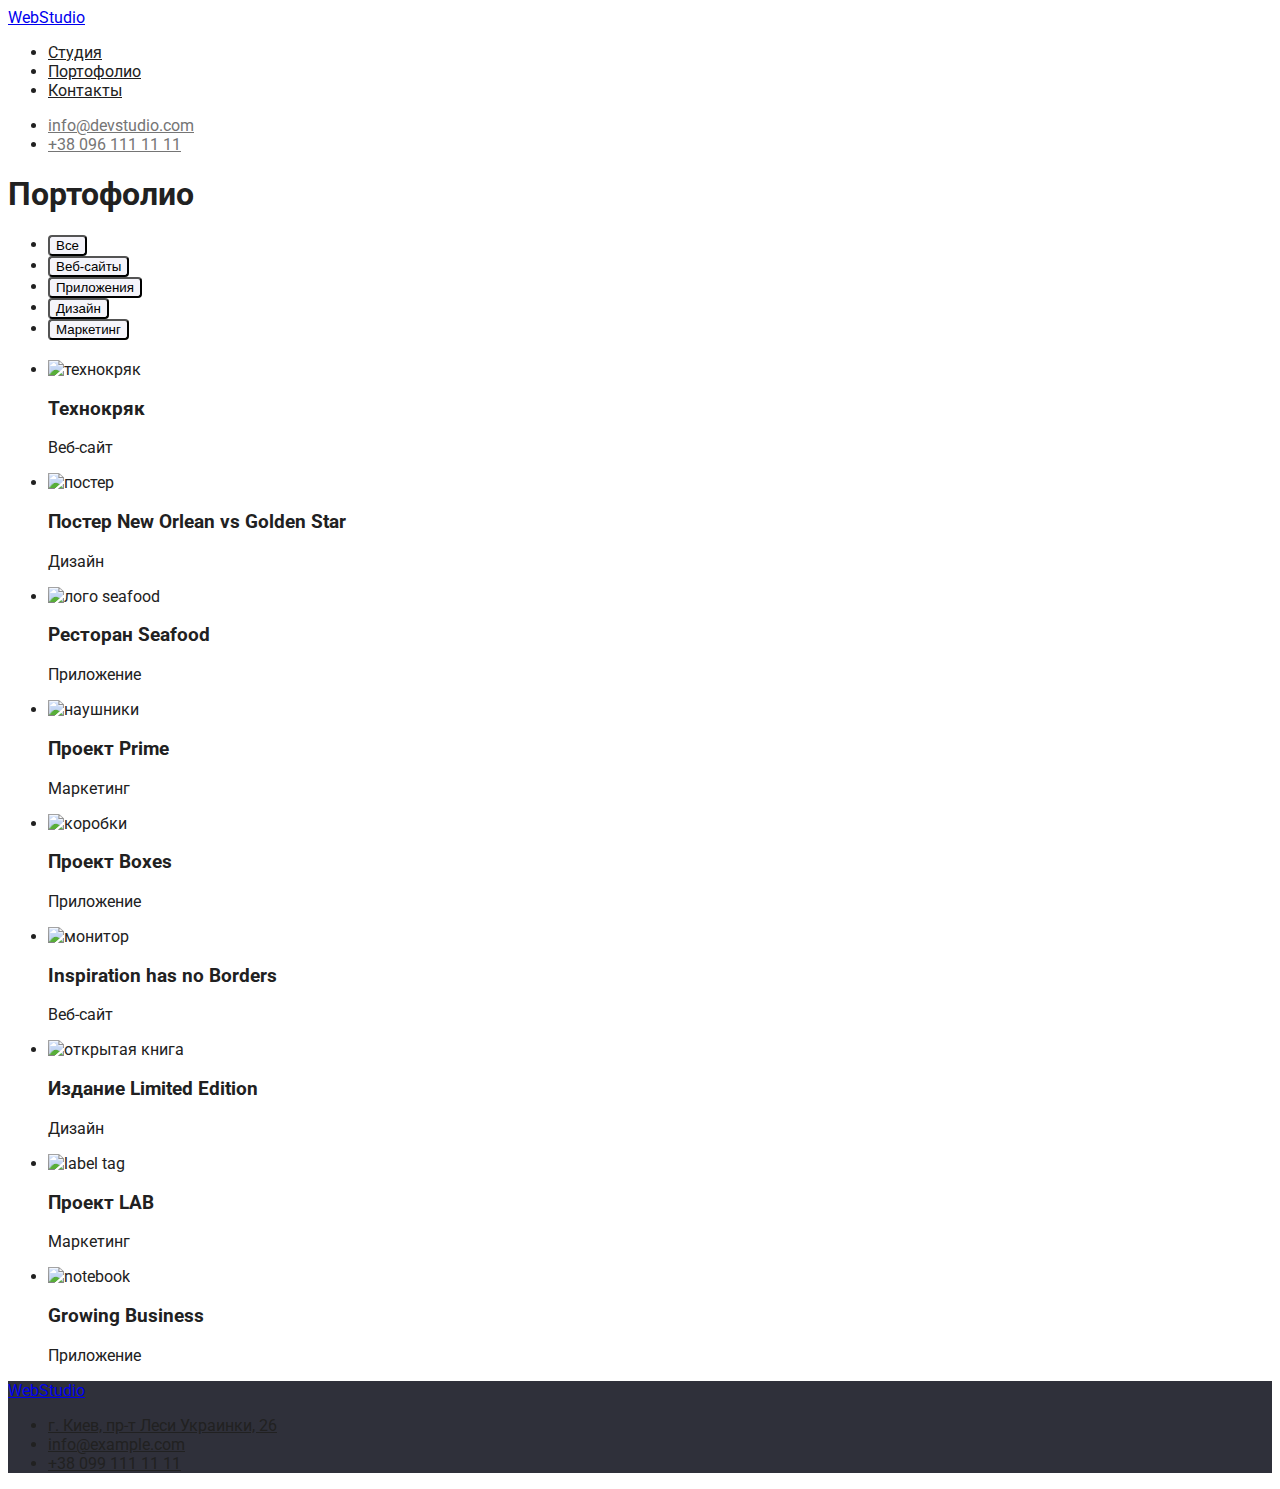
==== portfolio.html @ 6c804aa5 "styling pages" ====
<!DOCTYPE html>
<html lang="ru">
  <head>
    <meta charset="UTF-8" />
    <meta http-equiv="X-UA-Compatible" content="IE=edge" />
    <meta name="viewport" content="width=device-width, initial-scale=1.0" />
    <title>Portfolio</title>
    <link rel="preconnect" href="https://fonts.gstatic.com" />
    <link
      href="https://fonts.googleapis.com/css2?family=Roboto:wght@100;300;400;500;700;900&display=swap"
      rel="stylesheet"
    />
    <link rel="stylesheet" href="./style/style.css" />
    <style>
      body {
        color: #212121;
        background-color: #ffffff;
        font-family: Roboto, sans-serif;
      }
    </style>
  </head>
  <body>
    <header class="header">
      <!--Раздел основной навигации  -->
      <nav>
        <!--- Ссылка на глав. стр. -->
        <a href="./index.html" class="logo"> WebStudio </a>
        <!--- Навигация на др. стр.  -->
        <ul>
          <li><a href="./index.html" class="link">Студия</a></li>
          <li><a href="./portfolio.html" class="link">Портофолио</a></li>
          <li><a href="#contacts" class="link">Контакты</a></li>
        </ul>
      </nav>
      <!--- Навигация на стр. регистрации -->
      <ul>
        <li>
          <a href="mailto:info@devstudio.com" class="link feedback"
            >info@devstudio.com</a
          >
        </li>
        <li>
          <a href="tel:+380961111111" class="link feedback"
            >+38 096 111 11 11</a
          >
        </li>
      </ul>
    </header>
    <!-- block hero -->
    <main class="main">
      <h1 class=".visually-hidden">Портофолио</h1>
      <section class="work-section">
        <h2></h2>
        <ul>
          <li><button type="button" class="btn">Все</button></li>
          <li><button type="button" class="btn">Веб-сайты</button></li>
          <li><button type="button" class="btn">Приложения</button></li>
          <li><button type="button" class="btn">Дизайн</button></li>
          <li><button type="button" class="btn">Маркетинг</button></li>
        </ul>
      </section>
      <section>
        <h2></h2>
        <ul>
          <li>
            <img
              src="./images/portfolio/img-0.jpg"
              alt="технокряк"
              width="370"
              heght="294"
            />
            <h3>Технокряк</h3>
            <p>Веб-сайт</p>
          </li>
          <li>
            <img
              src="./images/portfolio/img-1.jpg"
              alt="постер"
              width="370"
              heght="294"
            />
            <h3>Постер New Orlean vs Golden Star</h3>
            <p>Дизайн</p>
          </li>
          <li>
            <img
              src="./images/portfolio/img-2.jpg"
              alt="лого seafood"
              width="370"
              heght="294"
            />
            <h3>Ресторан Seafood</h3>
            <p>Приложение</p>
          </li>
          <li>
            <img
              src="./images/portfolio/img-3.jpg"
              alt="наушники"
              width="370"
              heght="294"
            />
            <h3>Проект Prime</h3>
            <p>Маркетинг</p>
          </li>
          <li>
            <img
              src="./images/portfolio/img-4.jpg"
              alt="коробки"
              width="370"
              heght="294"
            />
            <h3>Проект Boxes</h3>
            <p>Приложение</p>
          </li>
          <li>
            <img
              src="./images/portfolio/img-5.jpg"
              alt="монитор"
              width="370"
              heght="294"
            />
            <h3>Inspiration has no Borders</h3>
            <p>Веб-сайт</p>
          </li>
          <li>
            <img
              src="./images/portfolio/img-6.jpg"
              alt="открытая книга"
              width="370"
              heght="294"
            />
            <h3>Издание Limited Edition</h3>
            <p>Дизайн</p>
          </li>
          <li>
            <img
              src="./images/portfolio/img-7.jpg"
              alt="label tag"
              width="370"
              heght="294"
            />
            <h3>Проект LAB</h3>
            <p>Маркетинг</p>
          </li>
          <li>
            <img
              src="./images/portfolio/img-8.jpg"
              alt="notebook"
              width="370"
              heght="294"
            />
            <h3>Growing Business</h3>
            <p>Приложение</p>
          </li>
        </ul>
      </section>
    </main>
    <footer class="footer">
      <a href="./index.html" class="logo">WebStudio</a>
      <address class="address" id="contacts">
        <ul>
          <li>
            <a href="" class="link">г. Киев, пр-т Леси Украинки, 26</a>
          </li>
          <li>
            <a href="mailto:info@example.com" class="link">info@example.com</a>
          </li>
          <li>
            <a href="tel:+380991111111" class="link">+38 099 111 11 11</a>
          </li>
        </ul>
      </address>
    </footer>
  </body>
</html>
---- style/style.css ----
:root {
  --color-text1: #212121;
  --color-text2: #757575;
  --color-link-focus: #2196f3;
  --color-bg-body: #ffffff;
  --color-bg-btn: #f5f4fa;
  --color-hero: #2f303a;
}

.visually-hidden {
  position: absolute !important;
  clip: rect(1px 1px 1px 1px);
  clip: rect(1px, 1px, 1px, 1px);
  padding: 0 !important;
  border: 0 !important;
  height: 1px !important;
  width: 1px !important;
  overflow: hidden;
}

.link {
  color: var(--color-text1);
}

.feedback {
  color: var(--color-text2);
}

.link:hover,
.link:focus,
.feedback:hover,
.feedback:focus {
  color: var(--color-link-focus);
}

.hero,
.footer {
  background-color: var(--color-hero);
}

.h1 {
  color: var(--color-bg-body);
  font-weight: 900;
  font-size: 44px;
  line-height: 1.36;
  text-align: center;
  letter-spacing: 0.06em;
  text-transform: uppercase;
}

.btn {
  background-color: var(--color-bg-btn);
  border-radius: 4px;
}

.btn:focus,
.btn:hover {
  background-color: var(--color-link-focus);
  color: var(--color-bg-body);
  border-radius: 4px;
}

.aspect h3 {
  font-weight: bold;
  font-size: 14px;
  line-height: 1.14;
  letter-spacing: 0.03em;
  text-transform: uppercase;
}
.aspect p {
  color: var(--color-text2);
  font-family: Roboto;
  font-size: 14px;
  line-height: 1.71;
  letter-spacing: 0.03em;
}

.h2 {
  font-weight: bold;
  font-size: 36px;
  line-height: 1.16;
  text-align: center;
  letter-spacing: 0.03em;
}

.team {
  background-color: var(--color-bg-btn);
}

.team h3 {
  font-weight: 500;
  font-size: 16px;
  line-height: 1.18;
  text-align: center;
  letter-spacing: 0.03em;
}

.team p {
  color: var(--color-text2);
  font-size: 16px;
  line-height: 1.18;
  text-align: center;
  letter-spacing: 0.03em;
}

.address {
  font-style: inherit;
}
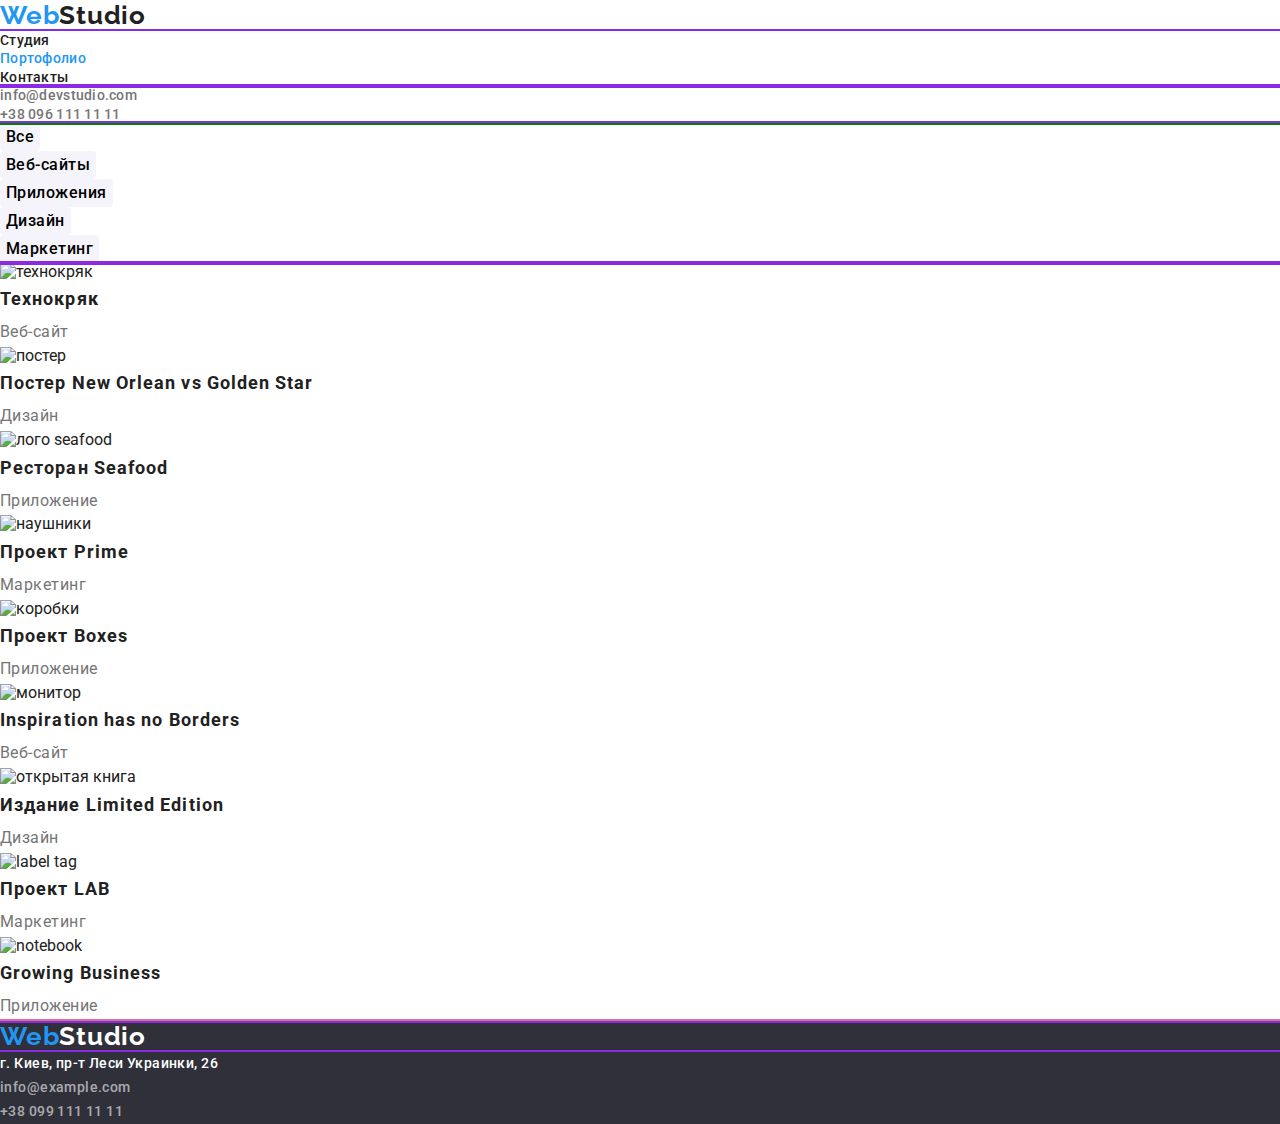
==== commit a8e09b1a: "позиционирование" ====
--- a/portfolio.html
+++ b/portfolio.html
@@ -7,29 +7,44 @@
     <title>Portfolio</title>
     <link rel="preconnect" href="https://fonts.gstatic.com" />
     <link
+      rel="stylesheet"
       href="https://fonts.googleapis.com/css2?family=Roboto:wght@100;300;400;500;700;900&display=swap"
+    />
+    <link
+      rel="stylesheet"
+      href="https://cdnjs.cloudflare.com/ajax/libs/modern-normalize/0.7.0/modern-normalize.min.css"
+    />
+    <link
+      href="https://fonts.googleapis.com/css2?family=Raleway:wght@700&display=swap"
       rel="stylesheet"
     />
     <link rel="stylesheet" href="./style/style.css" />
-    <style>
-      body {
-        color: #212121;
-        background-color: #ffffff;
-        font-family: Roboto, sans-serif;
-      }
-    </style>
   </head>
   <body>
     <header class="header">
       <!--Раздел основной навигации  -->
-      <nav>
+      <nav class="nvg">
         <!--- Ссылка на глав. стр. -->
-        <a href="./index.html" class="logo"> WebStudio </a>
+        <a href="./index.html" class="header-logo logo"
+          >Web<span class="header-logo-studio">Studio</span></a
+        >
         <!--- Навигация на др. стр.  -->
-        <ul>
-          <li><a href="./index.html" class="link">Студия</a></li>
-          <li><a href="./portfolio.html" class="link">Портофолио</a></li>
-          <li><a href="#contacts" class="link">Контакты</a></li>
+        <ul class="nvg-list">
+          <li>
+            <a href="./index.html" class="header-link link">Студия</a>
+          </li>
+          <li>
+            <a
+              href="./portfolio.html"
+              class="header-link header-link-portfolio link"
+              >Портофолио</a
+            >
+          </li>
+          <li>
+            <a href="#contacts" class="header-link header-link-contacts link"
+              >Контакты</a
+            >
+          </li>
         </ul>
       </nav>
       <!--- Навигация на стр. регистрации -->
@@ -48,20 +63,30 @@
     </header>
     <!-- block hero -->
     <main class="main">
-      <h1 class=".visually-hidden">Портофолио</h1>
-      <section class="work-section">
-        <h2></h2>
-        <ul>
-          <li><button type="button" class="btn">Все</button></li>
-          <li><button type="button" class="btn">Веб-сайты</button></li>
-          <li><button type="button" class="btn">Приложения</button></li>
-          <li><button type="button" class="btn">Дизайн</button></li>
-          <li><button type="button" class="btn">Маркетинг</button></li>
+      <h1 class="visually-hidden">Портофолио</h1>
+      <section class="main-section-button">
+        <h2 class="main-section-button-title title visually-hidden">
+          Основной контент
+        </h2>
+        <ul class="main-section-button-list list">
+          <li><button type="button" class="btn btn-prtfolio">Все</button></li>
+          <li>
+            <button type="button" class="btn btn-prtfolio">Веб-сайты</button>
+          </li>
+          <li>
+            <button type="button" class="btn btn-prtfolio">Приложения</button>
+          </li>
+          <li>
+            <button type="button" class="btn btn-prtfolio">Дизайн</button>
+          </li>
+          <li>
+            <button type="button" class="btn btn-prtfolio">Маркетинг</button>
+          </li>
         </ul>
       </section>
-      <section>
-        <h2></h2>
-        <ul>
+      <section class="main-section-content">
+        <h2 class="main-section-content-title title visually-hidden"></h2>
+        <ul class="main-section-content-list">
           <li>
             <img
               src="./images/portfolio/img-0.jpg"
@@ -69,8 +94,8 @@
               width="370"
               heght="294"
             />
-            <h3>Технокряк</h3>
-            <p>Веб-сайт</p>
+            <h3 class="main-section-content-subtitle title">Технокряк</h3>
+            <p class="main-section-content-text text">Веб-сайт</p>
           </li>
           <li>
             <img
@@ -79,8 +104,10 @@
               width="370"
               heght="294"
             />
-            <h3>Постер New Orlean vs Golden Star</h3>
-            <p>Дизайн</p>
+            <h3 class="main-section-content-subtitle title">
+              Постер New Orlean vs Golden Star
+            </h3>
+            <p class="main-section-content-text text">Дизайн</p>
           </li>
           <li>
             <img
@@ -89,8 +116,10 @@
               width="370"
               heght="294"
             />
-            <h3>Ресторан Seafood</h3>
-            <p>Приложение</p>
+            <h3 class="main-section-content-subtitle title">
+              Ресторан Seafood
+            </h3>
+            <p class="main-section-content-text text">Приложение</p>
           </li>
           <li>
             <img
@@ -99,8 +128,8 @@
               width="370"
               heght="294"
             />
-            <h3>Проект Prime</h3>
-            <p>Маркетинг</p>
+            <h3 class="main-section-content-subtitle title">Проект Prime</h3>
+            <p class="main-section-content-text text">Маркетинг</p>
           </li>
           <li>
             <img
@@ -109,8 +138,8 @@
               width="370"
               heght="294"
             />
-            <h3>Проект Boxes</h3>
-            <p>Приложение</p>
+            <h3 class="main-section-content-subtitle title">Проект Boxes</h3>
+            <p class="main-section-content-text text">Приложение</p>
           </li>
           <li>
             <img
@@ -119,8 +148,10 @@
               width="370"
               heght="294"
             />
-            <h3>Inspiration has no Borders</h3>
-            <p>Веб-сайт</p>
+            <h3 class="main-section-content-subtitle title">
+              Inspiration has no Borders
+            </h3>
+            <p class="main-section-content-text text">Веб-сайт</p>
           </li>
           <li>
             <img
@@ -129,8 +160,10 @@
               width="370"
               heght="294"
             />
-            <h3>Издание Limited Edition</h3>
-            <p>Дизайн</p>
+            <h3 class="main-section-content-subtitle title">
+              Издание Limited Edition
+            </h3>
+            <p class="main-section-content-text text">Дизайн</p>
           </li>
           <li>
             <img
@@ -139,8 +172,8 @@
               width="370"
               heght="294"
             />
-            <h3>Проект LAB</h3>
-            <p>Маркетинг</p>
+            <h3 class="main-section-content-subtitle title">Проект LAB</h3>
+            <p class="main-section-content-text text">Маркетинг</p>
           </li>
           <li>
             <img
@@ -149,24 +182,34 @@
               width="370"
               heght="294"
             />
-            <h3>Growing Business</h3>
-            <p>Приложение</p>
+            <h3 class="main-section-content-subtitle title">
+              Growing Business
+            </h3>
+            <p class="main-section-content-text text">Приложение</p>
           </li>
         </ul>
       </section>
     </main>
     <footer class="footer">
-      <a href="./index.html" class="logo">WebStudio</a>
-      <address class="address" id="contacts">
+      <a href="./index.html" class="footer-logo logo"
+        >Web<span class="footer-logo-studio">Studio</span></a
+      >
+      <address class="footer-address" id="contacts">
         <ul>
           <li>
-            <a href="" class="link">г. Киев, пр-т Леси Украинки, 26</a>
-          </li>
-          <li>
-            <a href="mailto:info@example.com" class="link">info@example.com</a>
-          </li>
-          <li>
-            <a href="tel:+380991111111" class="link">+38 099 111 11 11</a>
+            <a href="" class="footer-link link"
+              >г. Киев, пр-т Леси Украинки, 26</a
+            >
+          </li>
+          <li>
+            <a href="mailto:info@example.com" class="footer-link-mail link"
+              >info@example.com</a
+            >
+          </li>
+          <li>
+            <a href="tel:+380991111111" class="footer-link-tel link"
+              >+38 099 111 11 11</a
+            >
           </li>
         </ul>
       </address>
--- a/style/style.css
+++ b/style/style.css
@@ -1,3 +1,13 @@
+html {
+  box-sizing: border-box;
+}
+
+*,
+*::before,
+*::after {
+  box-sizing: inherit;
+}
+
 :root {
   --color-text1: #212121;
   --color-text2: #757575;
@@ -18,12 +28,46 @@
   overflow: hidden;
 }
 
+body {
+  background-color: var(--color-bg-body);
+  color: var(--color-text1);
+  font-family: Roboto, sans-serif;
+  margin: 0;
+}
+
+h1,
+h2,
+h3,
+p {
+  margin: 0;
+  padding: 0;
+}
+
+ul {
+  list-style: none;
+  margin: 0;
+  padding: 0;
+  outline: 2px solid blueviolet;
+}
+
+.conteiner {
+  width: 1170px;
+  padding-left: 15px;
+  padding-right: 15px;
+  margin: 0 auto;
+}
+
+.header {
+  outline: 2px solid green;
+}
+
 .link {
   color: var(--color-text1);
-}
-
-.feedback {
-  color: var(--color-text2);
+  font-weight: 500;
+  font-size: 14px;
+  line-height: 1.14;
+  letter-spacing: 0.02em;
+  text-decoration: none;
 }
 
 .link:hover,
@@ -33,17 +77,57 @@
   color: var(--color-link-focus);
 }
 
-.hero,
+.header-link-studio,
+.header-link-portfolio {
+  font-weight: 500;
+  font-size: 14px;
+  line-height: 1.25;
+  letter-spacing: 0.02em;
+  color: var(--color-link-focus);
+}
+
+.logo {
+  font-family: Raleway, sans-serif;
+  font-weight: 700;
+  font-size: 26px;
+  line-height: 1.19;
+  letter-spacing: 0.03em;
+  text-decoration: none;
+  color: var(--color-link-focus);
+}
+
+.header-logo-studio {
+  color: var(--color-text1);
+}
+
 .footer {
+  margin: 0px;
+  padding: 0px;
+  outline: 2px solid palevioletred;
+}
+
+.footer-logo-studio {
+  color: var(--color-bg-body);
+}
+
+.feedback {
+  color: var(--color-text2);
+}
+
+.hero {
+  margin: 0px;
+  padding: 0px;
   background-color: var(--color-hero);
-}
-
-.h1 {
+  text-align: center;
+
+  outline: 2px solid tomato;
+}
+
+.hero-title {
   color: var(--color-bg-body);
   font-weight: 900;
   font-size: 44px;
   line-height: 1.36;
-  text-align: center;
   letter-spacing: 0.06em;
   text-transform: uppercase;
 }
@@ -51,6 +135,12 @@
 .btn {
   background-color: var(--color-bg-btn);
   border-radius: 4px;
+  font-weight: bold;
+  font-size: 16px;
+  line-height: 1.87;
+  text-align: center;
+  letter-spacing: 0.06em;
+  cursor: pointer;
 }
 
 .btn:focus,
@@ -60,49 +150,136 @@
   border-radius: 4px;
 }
 
-.aspect h3 {
-  font-weight: bold;
-  font-size: 14px;
-  line-height: 1.14;
+.hero-btn {
+  background-color: var(--color-link-focus);
+  color: var(--color-bg-body);
+  border-radius: 4px;
+  width: 200px;
+  height: 50px;
+  box-shadow: 0px 4px 4px rgba(0, 0, 0, 0.15);
+}
+
+.work-section {
+  margin: 0px;
+  padding: 0px;
+
+  outline: 2px solid black;
+}
+
+.work-section-title {
+  font-weight: 700;
+  font-size: 14px;
+  line-height: 1.25;
   letter-spacing: 0.03em;
   text-transform: uppercase;
-}
-.aspect p {
-  color: var(--color-text2);
-  font-family: Roboto;
+  color: var(--color-text1);
+}
+
+.work-section-text {
+  color: var(--color-text2);
   font-size: 14px;
   line-height: 1.71;
   letter-spacing: 0.03em;
 }
 
-.h2 {
-  font-weight: bold;
-  font-size: 36px;
-  line-height: 1.16;
-  text-align: center;
-  letter-spacing: 0.03em;
+.engage {
+  outline: 2px solid navy;
 }
 
 .team {
   background-color: var(--color-bg-btn);
-}
-
-.team h3 {
+
+  outline: 2px solid red;
+}
+.team-title {
+  font-weight: 700;
+  font-size: 36px;
+  line-height: 1.17;
+  letter-spacing: 0.03em;
+  color: var(--color-text1);
+  text-align: center;
+}
+
+.team-list {
+  text-align: center;
+}
+
+.team-subtitle {
   font-weight: 500;
   font-size: 16px;
   line-height: 1.18;
-  text-align: center;
-  letter-spacing: 0.03em;
-}
-
-.team p {
+  letter-spacing: 0.03em;
+}
+
+.team-text {
   color: var(--color-text2);
   font-size: 16px;
   line-height: 1.18;
-  text-align: center;
-  letter-spacing: 0.03em;
-}
-
-.address {
-  font-style: inherit;
-}
+  letter-spacing: 0.03em;
+}
+
+.footer {
+  margin: 0px;
+  padding: 0px;
+  background-color: var(--color-hero);
+}
+
+.footer-link {
+  font-style: normal;
+  color: var(--color-bg-body);
+  font-size: 14px;
+  line-height: 1.7;
+  letter-spacing: 0.03em;
+}
+.footer-link-tel,
+.footer-link-mail {
+  font-size: 14px;
+  line-height: 1.7;
+  letter-spacing: 0.03em;
+  color: rgba(255, 255, 255, 0.6);
+  font-style: normal;
+}
+
+.footer-link:focus,
+.footer-link:hover,
+.footer-link-tel:focus,
+.footer-link-mail:focus,
+.footer-link-tel:hover,
+.footer-link-mail:hover {
+  color: var(--color-link-focus);
+}
+
+/*==============portfolio=====================*/
+.btn-prtfolio {
+  font-weight: 500;
+  font-size: 16px;
+  line-height: 1.62;
+  text-align: center;
+  letter-spacing: 0.03em;
+  border: none;
+}
+
+.btn-prtfolio:hover,
+.btn-prtfolio:focus {
+  background-color: var(--color-link-focus);
+  color: var(--color-bg-body);
+  border-radius: 4px;
+  box-shadow: 0px 3px 1px rgba(0, 0, 0, 0.1), 0px 1px 2px rgba(0, 0, 0, 0.08),
+    0px 2px 2px rgba(0, 0, 0, 0.12);
+  border: none;
+}
+
+.main-section-content-subtitle {
+  font-weight: 700;
+  font-size: 18px;
+  line-height: 2;
+  letter-spacing: 0.06em;
+  color: var(--color-text1);
+}
+
+.main-section-content-text {
+  font-size: 16px;
+  line-height: 1.87;
+  letter-spacing: 0.03em;
+  color: var(--color-text2);
+}
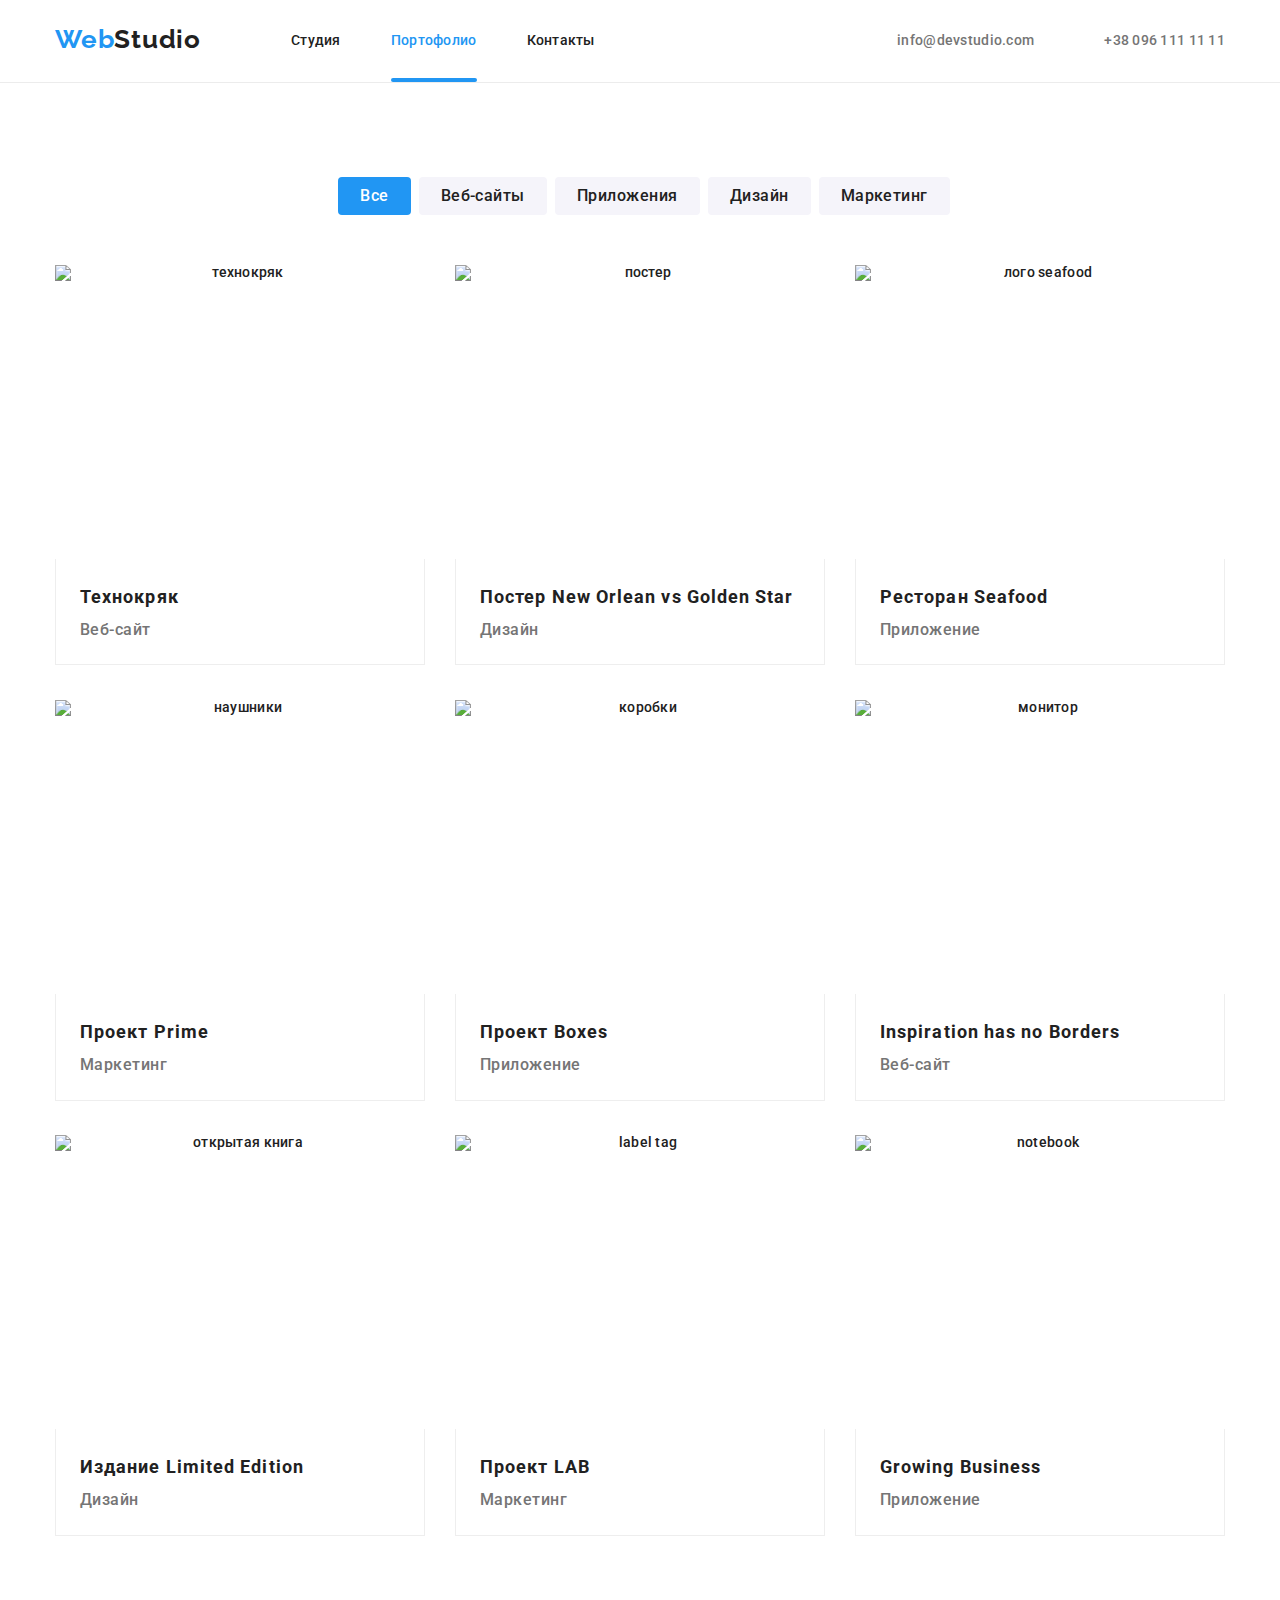
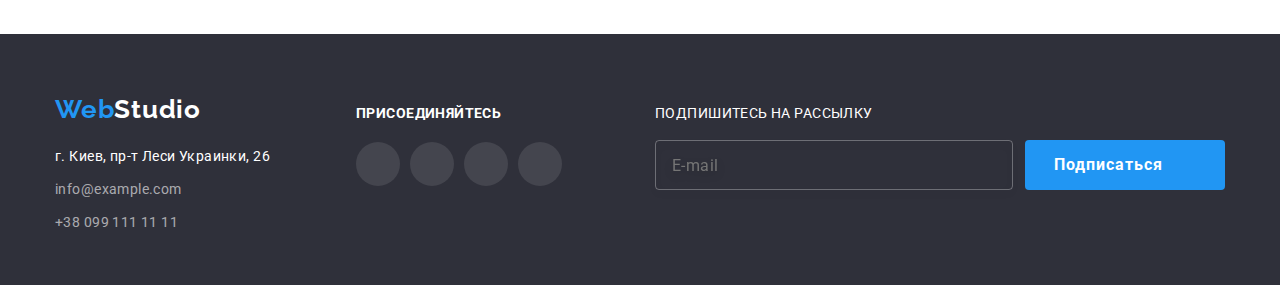
==== commit d338130d: "hw7 started" ====
--- a/portfolio.html
+++ b/portfolio.html
@@ -23,196 +23,426 @@
   <body>
     <header class="header">
       <!--Раздел основной навигации  -->
-      <nav class="nvg">
-        <!--- Ссылка на глав. стр. -->
-        <a href="./index.html" class="header-logo logo"
-          >Web<span class="header-logo-studio">Studio</span></a
-        >
-        <!--- Навигация на др. стр.  -->
-        <ul class="nvg-list">
-          <li>
-            <a href="./index.html" class="header-link link">Студия</a>
-          </li>
-          <li>
-            <a
-              href="./portfolio.html"
-              class="header-link header-link-portfolio link"
-              >Портофолио</a
-            >
-          </li>
-          <li>
-            <a href="#contacts" class="header-link header-link-contacts link"
-              >Контакты</a
-            >
-          </li>
-        </ul>
-      </nav>
-      <!--- Навигация на стр. регистрации -->
-      <ul>
-        <li>
-          <a href="mailto:info@devstudio.com" class="link feedback"
-            >info@devstudio.com</a
+      <div class="container">
+        <nav class="nvg">
+          <!--- Ссылка на глав. стр. -->
+          <a href="./index.html" class="header__logo logo"
+            >Web<span class="header__logo-studio">Studio</span></a
           >
-        </li>
-        <li>
-          <a href="tel:+380961111111" class="link feedback"
-            >+38 096 111 11 11</a
-          >
-        </li>
-      </ul>
+          <!--- Навигация на др. стр.  -->
+          <ul class="nvg-list list">
+            <li class="nvg-list__item">
+              <a href="./index.html" class="nvg-list__link link">Студия</a>
+            </li>
+            <li class="nvg-list__item">
+              <a
+                href="./portfolio.html"
+                class="nvg-list__link nvg-list__link-portfolio link"
+                >Портофолио</a
+              >
+            </li>
+            <li class="nvg-list__item">
+              <a
+                href="#contacts"
+                class="nvg-list__link nvg-list__link-contacts link"
+                >Контакты</a
+              >
+            </li>
+          </ul>
+        </nav>
+        <!--- Навигация на стр. регистрации -->
+        <div class="header-contacts">
+          <ul class="contacts-list list">
+            <li class="contacts-list__item">
+              <a href="mailto:info@devstudio.com" class="link feedback">
+                <svg class="mail-icon">
+                  <use href="./images/icons/sprite.svg#icon-envelope"></use>
+                </svg>
+                info@devstudio.com</a
+              >
+            </li>
+            <li class="contacts-list__item">
+              <a href="tel:+380961111111" class="link feedback">
+                <svg class="telefon-icon">
+                  <use href="./images/icons/sprite.svg#icon-telefone"></use>
+                </svg>
+                +38 096 111 11 11</a
+              >
+            </li>
+          </ul>
+        </div>
+      </div>
     </header>
     <!-- block hero -->
     <main class="main">
-      <h1 class="visually-hidden">Портофолио</h1>
-      <section class="main-section-button">
-        <h2 class="main-section-button-title title visually-hidden">
-          Основной контент
-        </h2>
-        <ul class="main-section-button-list list">
-          <li><button type="button" class="btn btn-prtfolio">Все</button></li>
-          <li>
-            <button type="button" class="btn btn-prtfolio">Веб-сайты</button>
-          </li>
-          <li>
-            <button type="button" class="btn btn-prtfolio">Приложения</button>
-          </li>
-          <li>
-            <button type="button" class="btn btn-prtfolio">Дизайн</button>
-          </li>
-          <li>
-            <button type="button" class="btn btn-prtfolio">Маркетинг</button>
-          </li>
-        </ul>
-      </section>
-      <section class="main-section-content">
-        <h2 class="main-section-content-title title visually-hidden"></h2>
-        <ul class="main-section-content-list">
-          <li>
-            <img
-              src="./images/portfolio/img-0.jpg"
-              alt="технокряк"
-              width="370"
-              heght="294"
-            />
-            <h3 class="main-section-content-subtitle title">Технокряк</h3>
-            <p class="main-section-content-text text">Веб-сайт</p>
-          </li>
-          <li>
-            <img
-              src="./images/portfolio/img-1.jpg"
-              alt="постер"
-              width="370"
-              heght="294"
-            />
-            <h3 class="main-section-content-subtitle title">
-              Постер New Orlean vs Golden Star
-            </h3>
-            <p class="main-section-content-text text">Дизайн</p>
-          </li>
-          <li>
-            <img
-              src="./images/portfolio/img-2.jpg"
-              alt="лого seafood"
-              width="370"
-              heght="294"
-            />
-            <h3 class="main-section-content-subtitle title">
-              Ресторан Seafood
-            </h3>
-            <p class="main-section-content-text text">Приложение</p>
-          </li>
-          <li>
-            <img
-              src="./images/portfolio/img-3.jpg"
-              alt="наушники"
-              width="370"
-              heght="294"
-            />
-            <h3 class="main-section-content-subtitle title">Проект Prime</h3>
-            <p class="main-section-content-text text">Маркетинг</p>
-          </li>
-          <li>
-            <img
-              src="./images/portfolio/img-4.jpg"
-              alt="коробки"
-              width="370"
-              heght="294"
-            />
-            <h3 class="main-section-content-subtitle title">Проект Boxes</h3>
-            <p class="main-section-content-text text">Приложение</p>
-          </li>
-          <li>
-            <img
-              src="./images/portfolio/img-5.jpg"
-              alt="монитор"
-              width="370"
-              heght="294"
-            />
-            <h3 class="main-section-content-subtitle title">
-              Inspiration has no Borders
-            </h3>
-            <p class="main-section-content-text text">Веб-сайт</p>
-          </li>
-          <li>
-            <img
-              src="./images/portfolio/img-6.jpg"
-              alt="открытая книга"
-              width="370"
-              heght="294"
-            />
-            <h3 class="main-section-content-subtitle title">
-              Издание Limited Edition
-            </h3>
-            <p class="main-section-content-text text">Дизайн</p>
-          </li>
-          <li>
-            <img
-              src="./images/portfolio/img-7.jpg"
-              alt="label tag"
-              width="370"
-              heght="294"
-            />
-            <h3 class="main-section-content-subtitle title">Проект LAB</h3>
-            <p class="main-section-content-text text">Маркетинг</p>
-          </li>
-          <li>
-            <img
-              src="./images/portfolio/img-8.jpg"
-              alt="notebook"
-              width="370"
-              heght="294"
-            />
-            <h3 class="main-section-content-subtitle title">
-              Growing Business
-            </h3>
-            <p class="main-section-content-text text">Приложение</p>
-          </li>
-        </ul>
+      <section class="prtfl-content section">
+        <h1 class="visually-hidden">Портофолио</h1>
+        <div class="container">
+          <div class="section-btn">
+            <h2 class="title section-btn__title visually-hidden">
+              Основной контент
+            </h2>
+            <ul class="button-list work-section__list list">
+              <li class="button-list__item">
+                <div class="btn-box">
+                  <button type="button" class="btn-box__but btn-box__but--all">
+                    Все
+                  </button>
+                </div>
+              </li>
+              <li class="button-list__item">
+                <div class="btn-box">
+                  <button type="button" class="btn-box__but">Веб-сайты</button>
+                </div>
+              </li>
+              <li class="button-list__item">
+                <div class="btn-box">
+                  <button type="button" class="btn-box__but">Приложения</button>
+                </div>
+              </li>
+              <li class="button-list__item">
+                <div class="btn-box">
+                  <button type="button" class="btn-box__but">Дизайн</button>
+                </div>
+              </li>
+              <li class="button-list__item">
+                <div class="btn-box">
+                  <button type="button" class="btn-box__but">Маркетинг</button>
+                </div>
+              </li>
+            </ul>
+          </div>
+          <div class="content-box">
+            <ul class="content-list work-section__list list">
+              <li class="content-list__item">
+                <a href="" class="list-link link">
+                  <div class="list-link__overflow-img">
+                    <img
+                      class="list-link__img"
+                      src="./images/portfolio/img-0.jpg"
+                      alt="технокряк"
+                      width="370"
+                      height="294"
+                    />
+                    <div class="list-link__overflow">
+                      <p class="list-link__overflow-text">
+                        Lorem ipsum, dolor sit amet consectetur adipisicing
+                        elit. Deserunt mollitia quod assumenda quae ut esse
+                        doloremque. Ullam, veritatis. Repellendus, ad.
+                      </p>
+                    </div>
+                  </div>
+                  <div class="list-link__text">
+                    <h3 class="list-link__subtitle title">Технокряк</h3>
+                    <p class="list-link__content text">Веб-сайт</p>
+                  </div>
+                </a>
+              </li>
+              <li class="content-list__item">
+                <a href="" class="list-link link">
+                  <div class="list-link__overflow-img">
+                    <img
+                      class="list-link__img"
+                      src="./images/portfolio/img-1.jpg"
+                      alt="постер"
+                      width="370"
+                      height="294"
+                    />
+                    <div class="list-link__overflow">
+                      <p class="list-link__overflow-text">
+                        Lorem ipsum, dolor sit amet consectetur adipisicing
+                        elit. Deserunt mollitia quod assumenda quae ut esse
+                        doloremque. Ullam, veritatis. Repellendus, ad.
+                      </p>
+                    </div>
+                  </div>
+                  <div class="list-link__text">
+                    <h3 class="list-link__subtitle title">
+                      Постер New Orlean vs Golden Star
+                    </h3>
+                    <p class="list-link__content text">Дизайн</p>
+                  </div>
+                </a>
+              </li>
+              <li class="content-list__item">
+                <a href="" class="list-link link">
+                  <div class="list-link__overflow-img">
+                    <img
+                      class="list-link__img"
+                      src="./images/portfolio/img-2.jpg"
+                      alt="лого seafood"
+                      width="370"
+                      height="294"
+                    />
+                    <div class="list-link__overflow">
+                      <p class="list-link__overflow-text">
+                        Lorem ipsum, dolor sit amet consectetur adipisicing
+                        elit. Deserunt mollitia quod assumenda quae ut esse
+                        doloremque. Ullam, veritatis. Repellendus, ad.
+                      </p>
+                    </div>
+                  </div>
+                  <div class="list-link__text">
+                    <h3 class="list-link__subtitle title">Ресторан Seafood</h3>
+                    <p class="list-link__content text">Приложение</p>
+                  </div>
+                </a>
+              </li>
+              <li class="content-list__item">
+                <a href="" class="list-link link"
+                  ><div class="list-link__overflow-img">
+                    <img
+                      class="list-link__img"
+                      src="./images/portfolio/img-3.jpg"
+                      alt="наушники"
+                      width="370"
+                      height="294"
+                    />
+                    <div class="list-link__overflow">
+                      <p class="list-link__overflow-text">
+                        Lorem ipsum, dolor sit amet consectetur adipisicing
+                        elit. Deserunt mollitia quod assumenda quae ut esse
+                        doloremque. Ullam, veritatis. Repellendus, ad.
+                      </p>
+                    </div>
+                  </div>
+                  <div class="list-link__text">
+                    <h3 class="list-link__subtitle title">Проект Prime</h3>
+                    <p class="list-link__content text">Маркетинг</p>
+                  </div>
+                </a>
+              </li>
+              <li class="content-list__item">
+                <a href="" class="list-link link">
+                  <div class="list-link__overflow-img">
+                    <img
+                      class="list-link__img"
+                      src="./images/portfolio/img-4.jpg"
+                      alt="коробки"
+                      width="370"
+                      height="294"
+                    />
+                    <div class="list-link__overflow">
+                      <p class="list-link__overflow-text">
+                        Lorem ipsum, dolor sit amet consectetur adipisicing
+                        elit. Deserunt mollitia quod assumenda quae ut esse
+                        doloremque. Ullam, veritatis. Repellendus, ad.
+                      </p>
+                    </div>
+                  </div>
+                  <div class="list-link__text">
+                    <h3 class="list-link__subtitle title">Проект Boxes</h3>
+                    <p class="list-link__content text">Приложение</p>
+                  </div>
+                </a>
+              </li>
+              <li class="content-list__item">
+                <a href="" class="list-link link"
+                  ><div class="list-link__overflow-img">
+                    <img
+                      class="list-link__img"
+                      src="./images/portfolio/img-5.jpg"
+                      alt="монитор"
+                      width="370"
+                      height="294"
+                    />
+                    <div class="list-link__overflow">
+                      <p class="list-link__overflow-text">
+                        Lorem ipsum, dolor sit amet consectetur adipisicing
+                        elit. Deserunt mollitia quod assumenda quae ut esse
+                        doloremque. Ullam, veritatis. Repellendus, ad.
+                      </p>
+                    </div>
+                  </div>
+                  <div class="list-link__text">
+                    <h3 class="list-link__subtitle title">
+                      Inspiration has no Borders
+                    </h3>
+                    <p class="list-link__content text">Веб-сайт</p>
+                  </div>
+                </a>
+              </li>
+              <li class="content-list__item">
+                <a href="" class="list-link link">
+                  <div class="list-link__overflow-img">
+                    <img
+                      class="list-link__img"
+                      src="./images/portfolio/img-6.jpg"
+                      alt="открытая книга"
+                      width="370"
+                      height="294"
+                    />
+                    <div class="list-link__overflow">
+                      <p class="list-link__overflow-text">
+                        Lorem ipsum, dolor sit amet consectetur adipisicing
+                        elit. Deserunt mollitia quod assumenda quae ut esse
+                        doloremque. Ullam, veritatis. Repellendus, ad.
+                      </p>
+                    </div>
+                  </div>
+                  <div class="list-link__text">
+                    <h3 class="list-link__subtitle title">
+                      Издание Limited Edition
+                    </h3>
+                    <p class="list-link__content text">Дизайн</p>
+                  </div>
+                </a>
+              </li>
+              <li class="content-list__item">
+                <a href="" class="list-link link">
+                  <div class="list-link__overflow-img">
+                    <img
+                      class="list-link__img"
+                      src="./images/portfolio/img-7.jpg"
+                      alt="label tag"
+                      width="370"
+                      height="294"
+                    />
+                    <div class="list-link__overflow">
+                      <p class="list-link__overflow-text">
+                        Lorem ipsum, dolor sit amet consectetur adipisicing
+                        elit. Deserunt mollitia quod assumenda quae ut esse
+                        doloremque. Ullam, veritatis. Repellendus, ad.
+                      </p>
+                    </div>
+                  </div>
+                  <div class="list-link__text">
+                    <h3 class="list-link__subtitle title">Проект LAB</h3>
+                    <p class="list-link__content text">Маркетинг</p>
+                  </div>
+                </a>
+              </li>
+              <li class="content-list__item">
+                <a href="" class="list-link link">
+                  <div class="list-link__overflow-img">
+                    <img
+                      class="list-link__img"
+                      src="./images/portfolio/img-8.jpg"
+                      alt="notebook"
+                      width="370"
+                      height="294"
+                    />
+                    <div class="list-link__overflow">
+                      <p class="list-link__overflow-text">
+                        Lorem ipsum, dolor sit amet consectetur adipisicing
+                        elit. Deserunt mollitia quod assumenda quae ut esse
+                        doloremque. Ullam, veritatis. Repellendus, ad.
+                      </p>
+                    </div>
+                  </div>
+                  <div class="list-link__text">
+                    <h3 class="list-link__subtitle title">Growing Business</h3>
+                    <p class="list-link__content text">Приложение</p>
+                  </div>
+                </a>
+              </li>
+            </ul>
+          </div>
+        </div>
       </section>
     </main>
     <footer class="footer">
-      <a href="./index.html" class="footer-logo logo"
-        >Web<span class="footer-logo-studio">Studio</span></a
-      >
-      <address class="footer-address" id="contacts">
-        <ul>
-          <li>
-            <a href="" class="footer-link link"
-              >г. Киев, пр-т Леси Украинки, 26</a
+      <div class="container">
+        <div class="footer__main">
+          <div class="address-block">
+            <a href="./index.html" class="footer__logo logo"
+              >Web<span class="footer__logo-studio">Studio</span></a
             >
-          </li>
-          <li>
-            <a href="mailto:info@example.com" class="footer-link-mail link"
-              >info@example.com</a
-            >
-          </li>
-          <li>
-            <a href="tel:+380991111111" class="footer-link-tel link"
-              >+38 099 111 11 11</a
-            >
-          </li>
-        </ul>
-      </address>
+
+            <address class="address" id="contacts">
+              <ul class="address__list list">
+                <li class="address__item">
+                  <a href="" class="address__link link"
+                    >г. Киев, пр-т Леси Украинки, 26</a
+                  >
+                </li>
+                <li class="address__item">
+                  <a
+                    href="mailto:info@example.com"
+                    class="address__link-mail address__link link"
+                    >info@example.com</a
+                  >
+                </li>
+                <li class="address__item">
+                  <a
+                    href="tel:+380991111111"
+                    class="address__link-tel address__link link"
+                    >+38 099 111 11 11</a
+                  >
+                </li>
+              </ul>
+            </address>
+          </div>
+          <div class="footer-social">
+            <h2 class="footer-social__title">присоединяйтесь</h2>
+
+            <ul class="footer-social__list social-list">
+              <li class="social-list__item">
+                <a
+                  href=""
+                  class="footer__social-link social-link social-list__link"
+                >
+                  <svg class="social-list__svg">
+                    <use href="./images/icons/sprite.svg#icon-instagram"></use>
+                  </svg>
+                </a>
+              </li>
+              <li class="social-list__item">
+                <a
+                  href=""
+                  class="footer__social-link social-link social-list__link"
+                >
+                  <svg class="social-list__svg">
+                    <use href="./images/icons/sprite.svg#icon-twitter"></use>
+                  </svg>
+                </a>
+              </li>
+              <li class="social-list__item">
+                <a
+                  href=""
+                  class="footer__social-link social-link social-list__link"
+                >
+                  <svg class="social-list__svg">
+                    <use href="./images/icons/sprite.svg#icon-facebook"></use>
+                  </svg>
+                </a>
+              </li>
+              <li class="social-list__item">
+                <a
+                  href=""
+                  class="footer__social-link social-link social-list__link"
+                >
+                  <svg class="social-list__svg">
+                    <use href="./images/icons/sprite.svg#icon-linkedin"></use>
+                  </svg>
+                </a>
+              </li>
+            </ul>
+          </div>
+          <div class="form-box">
+            <form action="POST" class="footer-form">
+              <label for="footer-mail" class="footer-form__label"
+                >Подпишитесь на рассылку</label
+              >
+              <input
+                type="email"
+                name="mail"
+                id="footer-mail"
+                placeholder="E-mail"
+                class="footer-form__mail"
+                pattern="[a-z0-9._%+-]+@[a-z0-9.-]+\.[a-z]{2,}$"
+                required
+              />
+              <button type="submit" class="footer-form__btn btn">
+                <svg class="footer-form__telega">
+                  <use href="./images/icons/telega.svg#icon-telega"></use>
+                </svg>
+                <span class="footer-form__btn-text">Подписаться</span>
+              </button>
+            </form>
+          </div>
+        </div>
+      </div>
     </footer>
   </body>
 </html>
--- a/style/style.css
+++ b/style/style.css
@@ -15,6 +15,13 @@
   --color-bg-body: #ffffff;
   --color-bg-btn: #f5f4fa;
   --color-hero: #2f303a;
+  --color-hero-dg: #c4c4c4;
+}
+.body {
+  color: #212121;
+  background-color: #ffffff;
+  font-family: Roboto, sans-serif;
+  font-style: normal;
 }
 
 .visually-hidden {
@@ -47,21 +54,38 @@
   list-style: none;
   margin: 0;
   padding: 0;
-  outline: 2px solid blueviolet;
-}
-
-.conteiner {
-  width: 1170px;
+  /* outline: 2px solid blueviolet; */
+}
+img {
+  display: block;
+}
+.container {
+  width: 1200px;
   padding-left: 15px;
   padding-right: 15px;
   margin: 0 auto;
 }
-
 .header {
-  outline: 2px solid green;
+  /* padding-top: 24px;
+  padding-bottom: 24px; */
+  min-height: 80px;
+  border-bottom: 1px solid #ececec;
+  display: flex;
+}
+
+.header .container {
+  /*
+  outline: 2px solid green;*/
+  display: flex;
+  align-items: center;
+}
+
+.section {
+  padding-bottom: 94px;
 }
 
 .link {
+  display: inline-block;
   color: var(--color-text1);
   font-weight: 500;
   font-size: 14px;
@@ -75,10 +99,13 @@
 .feedback:hover,
 .feedback:focus {
   color: var(--color-link-focus);
-}
-
-.header-link-studio,
-.header-link-portfolio {
+  transition-property: color;
+  transition-duration: 250ms;
+  transition-timing-function: cubic-bezier(0.4, 0, 0.2, 1);
+}
+
+.nvg-list__link-studio,
+.nvg-list__link-portfolio {
   font-weight: 500;
   font-size: 14px;
   line-height: 1.25;
@@ -86,6 +113,62 @@
   color: var(--color-link-focus);
 }
 
+.nvg-list__link::after {
+  content: "";
+  display: block;
+  position: absolute;
+  width: 100%;
+  height: 4px;
+  /* background: #2196f3; */
+  background: var(--color-link-focus);
+  border-radius: 2px;
+  bottom: 0;
+  opacity: 0;
+  transition-property: opacity;
+  transition-duration: 250ms;
+  transition-timing-function: cubic-bezier(0.4, 0, 0.2, 1);
+}
+
+.nvg-list__link-studio::after,
+.nvg-list__link-portfolio::after {
+  opacity: 1;
+  content: "";
+  display: block;
+  position: absolute;
+  width: 100%;
+  height: 4px;
+  /* background: #2196f3; */
+  background: var(--color-link-focus);
+  border-radius: 2px;
+  bottom: 0;
+  opacity: 1;
+  transition-property: opacity;
+  transition-duration: 250ms;
+  transition-timing-function: cubic-bezier(0.4, 0, 0.2, 1);
+}
+
+.nvg-list__link,
+.nvg-list__link {
+  transition-property: color;
+  transition-duration: 250ms;
+  transition-timing-function: cubic-bezier(0.4, 0, 0.2, 1);
+}
+.nvg-list__link:hover,
+.nvg-list__link:focus {
+  /* transition-property: ; */
+  transition-property: color;
+  transition-duration: 250ms;
+  transition-timing-function: cubic-bezier(0.4, 0, 0.2, 1);
+}
+
+.nvg-list__link:hover::after,
+.nvg-list__link:focus::after {
+  opacity: 1;
+  transition-property: opacity;
+  transition-duration: 250ms;
+  transition-timing-function: cubic-bezier(0.4, 0, 0.2, 1);
+}
+
 .logo {
   font-family: Raleway, sans-serif;
   font-weight: 700;
@@ -96,44 +179,130 @@
   color: var(--color-link-focus);
 }
 
-.header-logo-studio {
+.header__logo {
+  padding-top: 24px;
+  padding-bottom: 24px;
+  margin-right: 90px;
+}
+
+.header__logo-studio {
+  display: inline-flex;
   color: var(--color-text1);
 }
 
-.footer {
-  margin: 0px;
+.nvg {
+  display: flex;
+  justify-content: start;
+}
+.nvg-list {
+  display: flex;
+  align-items: center;
+}
+.nvg-list__item {
+  position: relative;
+}
+
+.nvg-list__item:not(:last-child) {
+  margin-right: 50px;
+}
+
+.nvg-list__item .nvg-list__link {
+  padding-bottom: 32px;
+  padding-top: 32px;
+}
+
+.header-contacts {
+  margin-left: auto;
+}
+
+.mail-icon {
+  width: 16px;
+  height: 12px;
+  fill: var(--color-text2);
+  margin-right: 10px;
+}
+.telefon-icon {
+  width: 10px;
+  height: 16px;
+  fill: var(--color-text2);
+  margin-right: 10px;
+}
+
+.contacts-list {
+  display: flex;
+  margin-left: auto;
+  align-items: center;
+  /* outline: 2px solid blueviolet;*/
+}
+.contacts-list__item:not(:last-child) {
+  margin-right: 50px;
+}
+
+.feedback {
+  padding: 32px 0;
+  display: flex;
+  justify-content: center;
+  align-items: center;
+  color: var(--color-text2);
+  transition-property: color;
+  transition-duration: 250ms;
+  transition-timing-function: cubic-bezier(0.4, 0, 0.2, 1);
+}
+.mail-icon,
+.telefon-icon {
+  transition-property: fill;
+  transition-duration: 250ms;
+  transition-timing-function: cubic-bezier(0.4, 0, 0.2, 1);
+}
+
+.feedback:focus .mail-icon,
+.feedback:hover .mail-icon,
+.feedback:focus .telefon-icon,
+.feedback:hover .telefon-icon {
+  fill: var(--color-link-focus);
+  transition-property: fill;
+  transition-duration: 250ms;
+  transition-timing-function: cubic-bezier(0.4, 0, 0.2, 1);
+}
+
+.hero {
+  display: flex;
+  justify-content: center;
   padding: 0px;
-  outline: 2px solid palevioletred;
-}
-
-.footer-logo-studio {
-  color: var(--color-bg-body);
-}
-
-.feedback {
-  color: var(--color-text2);
-}
-
-.hero {
-  margin: 0px;
-  padding: 0px;
-  background-color: var(--color-hero);
   text-align: center;
-
-  outline: 2px solid tomato;
-}
-
-.hero-title {
+  padding: 200px 0;
+  max-width: 1600px;
+  min-height: 600px;
+  margin: 0 auto;
+  /*outline: 2px solid tomato;*/
+  background-color: var(--color-hero-dg);
+  background-image: linear-gradient(
+      to top,
+      rgba(47, 48, 58, 0.4),
+      rgba(47, 48, 58, 0.4)
+    ),
+    url(../images/hero-img.jpg);
+  background-repeat: no-repeat, no-repeat;
+  background-size: cover, cover;
+  /* background-position: center; */
+}
+
+.hero__title {
   color: var(--color-bg-body);
   font-weight: 900;
   font-size: 44px;
   line-height: 1.36;
   letter-spacing: 0.06em;
   text-transform: uppercase;
+  /* padding-bottom: 30px; */
+  max-width: 696px;
+  margin: 0 auto;
+  margin-bottom: 30px;
 }
 
 .btn {
-  background-color: var(--color-bg-btn);
+  background-color: var(--color-link-focus);
+  color: var(--color-bg-body);
   border-radius: 4px;
   font-weight: bold;
   font-size: 16px;
@@ -141,57 +310,73 @@
   text-align: center;
   letter-spacing: 0.06em;
   cursor: pointer;
-}
-
-.btn:focus,
-.btn:hover {
+  border: none;
+  width: 200px;
+  height: 50px;
+}
+
+.hero__btn {
   background-color: var(--color-link-focus);
   color: var(--color-bg-body);
+  box-shadow: 0px 4px 4px rgba(0, 0, 0, 0.15);
+}
+
+.header-contacts__title {
+  margin-bottom: 50px;
+}
+.work-section__list {
+  display: flex;
+  flex-wrap: wrap;
+  margin-left: -30px;
+  margin-top: -30px;
+}
+.work-section {
+  padding-top: 94px;
+}
+
+.work-section__item {
+  flex-basis: calc((100% - 4 * 30px) / 4);
+  margin-left: 30px;
+  margin-top: 30px;
+  max-width: 270px;
+  word-wrap: break-word;
+}
+
+.work-icon {
+  width: 70px;
+  height: 70px;
+  fill: var(--color-text1);
+}
+.work-section__icon {
+  display: flex;
+  justify-content: center;
+  align-items: center;
+  max-width: 270px;
+  min-height: 120px;
+  margin: 0 auto;
+  background: var(--color-bg-btn);
   border-radius: 4px;
-}
-
-.hero-btn {
-  background-color: var(--color-link-focus);
-  color: var(--color-bg-body);
-  border-radius: 4px;
-  width: 200px;
-  height: 50px;
-  box-shadow: 0px 4px 4px rgba(0, 0, 0, 0.15);
-}
-
-.work-section {
-  margin: 0px;
-  padding: 0px;
-
-  outline: 2px solid black;
-}
-
-.work-section-title {
+  margin-bottom: 30px;
+}
+
+.work-section__title {
   font-weight: 700;
   font-size: 14px;
   line-height: 1.25;
   letter-spacing: 0.03em;
   text-transform: uppercase;
   color: var(--color-text1);
-}
-
-.work-section-text {
+  margin-bottom: 10px;
+}
+
+.work-section__text {
   color: var(--color-text2);
   font-size: 14px;
   line-height: 1.71;
   letter-spacing: 0.03em;
 }
 
-.engage {
-  outline: 2px solid navy;
-}
-
-.team {
-  background-color: var(--color-bg-btn);
-
-  outline: 2px solid red;
-}
-.team-title {
+.jobs__title {
   font-weight: 700;
   font-size: 36px;
   line-height: 1.17;
@@ -199,77 +384,525 @@
   color: var(--color-text1);
   text-align: center;
 }
-
-.team-list {
+.jobs__item {
+  flex-basis: calc((100% - 3 * 30px) / 3);
+  margin-left: 30px;
   text-align: center;
-}
-
-.team-subtitle {
+  margin-top: 30px;
+  max-width: 370px;
+  word-wrap: break-word;
+  position: relative;
+}
+
+.jobs__text {
+  display: flex;
+  position: absolute;
+  font-weight: bold;
+  font-size: 14px;
+  line-height: 16px;
+  letter-spacing: 0.03em;
+  color: var(--color-bg-body);
+  width: 370px;
+  height: 70px;
+  align-items: center;
+  justify-content: center;
+  background-color: rgba(47, 48, 58, 0.8);
+  bottom: 0;
+  text-transform: uppercase;
+}
+
+.team {
+  background-color: var(--color-bg-btn);
+  padding-top: 94px;
+}
+.section__title {
+  font-weight: 700;
+  font-size: 36px;
+  line-height: 1.17;
+  letter-spacing: 0.03em;
+  color: var(--color-text1);
+  text-align: center;
+  margin-bottom: 50px;
+}
+
+.team__item {
+  flex-basis: calc((100% - 4 * 30px) / 4);
+  margin-left: 30px;
+  text-align: center;
+  margin-top: 30px;
+  max-width: 270px;
+  word-wrap: break-word;
+  background: var(--color-bg-body);
+  box-shadow: 0px 1px 3px rgba(0, 0, 0, 0.12), 0px 1px 1px rgba(0, 0, 0, 0.14),
+    0px 2px 1px rgba(0, 0, 0, 0.2);
+  border-radius: 0px 0px 4px 4px;
+  /* outline: 2px solid black;*/
+  /* padding-bottom: 30px; */
+}
+
+.team__photo {
+  margin: 0;
+}
+
+.team__box {
+  display: block;
+  max-width: 270px;
+  padding-top: 30px;
+  padding-bottom: 30px;
+}
+
+.team__subtitle {
   font-weight: 500;
   font-size: 16px;
   line-height: 1.18;
   letter-spacing: 0.03em;
-}
-
-.team-text {
+  margin-bottom: 10px;
+}
+
+.team__text {
   color: var(--color-text2);
   font-size: 16px;
   line-height: 1.18;
   letter-spacing: 0.03em;
+  word-wrap: break-word;
+  margin-bottom: 16px;
+}
+
+.social-list {
+  display: flex;
+  justify-content: space-around;
+  align-items: center;
+  max-width: 206px;
+  max-height: 44px;
+  margin: 0 auto;
+}
+
+.social-list__item:not(:last-child) {
+  /* min-width: 44px;
+  min-height: 44px;
+   */
+  margin-right: 10px;
+}
+.social-list__link {
+  display: flex;
+  justify-content: center;
+  align-items: center;
+  border-radius: 50%;
+  width: 44px;
+  height: 44px;
+  background-color: var(--color-bg-body);
+  transition-property: background-color;
+  transition-duration: 250ms;
+  transition-timing-function: cubic-bezier(0.4, 0, 0.2, 1);
+}
+
+.social-list__link:hover .social-list__svg,
+.social-list__link:focus .social-list__svg {
+  background-color: transparent;
+  fill: var(--color-bg-body);
+  border: none;
+  transition-property: fill;
+  transition-duration: 250ms;
+  transition-timing-function: cubic-bezier(0.4, 0, 0.2, 1);
+}
+.social-list__link:hover,
+.social-list__link:focus {
+  background-color: var(--color-link-focus);
+  transition-property: background-color;
+  transition-duration: 250ms;
+  transition-timing-function: cubic-bezier(0.4, 0, 0.2, 1);
+  border: none;
+}
+
+.social-list__svg {
+  width: 20px;
+  height: 20px;
+  fill: #afb1b8;
+  transition-property: fill;
+  transition-duration: 250ms;
+  transition-timing-function: cubic-bezier(0.4, 0, 0.2, 1);
+}
+
+.clients {
+  padding: 94px 0;
+}
+
+.clients__list {
+  display: flex;
+  justify-content: center;
+  align-items: center;
+}
+.clients__item {
+  display: flex;
+}
+
+.clients__link {
+  display: flex;
+  width: 170px;
+  height: 92px;
+  border: 1px solid #afb1b8;
+  border-radius: 4px;
+  justify-content: center;
+  align-items: center;
+  transition-property: border-color;
+  transition-duration: 250ms;
+  transition-timing-function: cubic-bezier(0.4, 0, 0.2, 1);
+}
+
+.clients__item:not(:last-child) {
+  margin-right: 30px;
+}
+.clients__svg {
+  width: 106px;
+  height: 60px;
+  fill: #afb1b8;
+  transition-property: fill;
+  transition-duration: 250ms;
+  transition-timing-function: cubic-bezier(0.4, 0, 0.2, 1);
+}
+
+.clients__link:focus,
+.clients__link:hover {
+  border-color: var(--color-link-focus);
+  transition-property: border-color;
+  transition-duration: 250ms;
+  transition-timing-function: cubic-bezier(0.4, 0, 0.2, 1);
+  /* background-color: yellow; */
+}
+
+.clients__link:focus .clients__svg {
+  fill: var(--color-link-focus);
+  transition-property: fill;
+  transition-duration: 250ms;
+  transition-timing-function: cubic-bezier(0.4, 0, 0.2, 1);
+}
+.clients__link:hover .clients__svg {
+  fill: var(--color-link-focus);
+  transition-property: fill;
+  transition-duration: 250ms;
+  transition-timing-function: cubic-bezier(0.4, 0, 0.2, 1);
 }
 
 .footer {
-  margin: 0px;
-  padding: 0px;
   background-color: var(--color-hero);
-}
-
-.footer-link {
+  padding-top: 60px;
+  padding-bottom: 60px;
+}
+
+.footer__main {
+  display: flex;
+  align-items: baseline;
+}
+
+.address-block {
+  max-width: 231px;
+  margin-right: 70px;
+}
+
+.address {
+  width: 231px;
+  max-height: 80px;
+}
+.address__item {
+  margin-bottom: 9px;
+}
+.footer__logo {
+  display: inline-block;
+  margin-right: auto;
+  margin-bottom: 20px;
+}
+.footer__logo-studio {
+  color: var(--color-bg-body);
+}
+
+.address__link {
   font-style: normal;
   color: var(--color-bg-body);
+  font-weight: normal;
   font-size: 14px;
   line-height: 1.7;
   letter-spacing: 0.03em;
-}
-.footer-link-tel,
-.footer-link-mail {
+  transition-duration: 250ms;
+  transition-property: color;
+  transition-timing-function: cubic-bezier(0.4, 0, 0.2, 1);
+}
+.address__link-tel,
+.address__link-mail {
+  color: rgba(255, 255, 255, 0.6);
+  transition-duration: 250ms;
+  transition-timing-function: cubic-bezier(0.4, 0, 0.2, 1);
+}
+
+.address__link:focus,
+.address__link:hover {
+  color: var(--color-link-focus);
+  transition-property: color;
+  transition-duration: 250ms;
+  transition-timing-function: cubic-bezier(0.4, 0, 0.2, 1);
+}
+
+.footer-social {
+  max-width: 206px;
+  margin-right: 93px;
+}
+.footer-social__title {
   font-size: 14px;
-  line-height: 1.7;
+  line-height: 1.14;
+  letter-spacing: 0.03em;
+  text-transform: uppercase;
+  color: var(--color-bg-body);
+  margin-bottom: 20px;
+}
+.footer__social-link {
+  background-color: rgba(255, 255, 255, 0.1);
+}
+.footer .social-list__svg {
+  fill: var(--color-bg-body);
+}
+
+.footer-social__list {
+  max-width: 206px;
+  display: flex;
+}
+.footer .social-list__link:focus,
+.footer .social-list__link:hover {
+  background-color: var(--color-link-focus);
+}
+
+.form-box {
+  width: 570px;
+  height: 86px;
+  position: relative;
+}
+
+.footer-form__label {
+  font-size: 14px;
+  line-height: 1.14;
+  letter-spacing: 0.03em;
+  text-transform: uppercase;
+  color: #ffffff;
+}
+.footer-form__mail {
+  position: absolute;
+  bottom: 0;
+  left: 0;
+  background-color: transparent;
+  border: 1px solid rgba(255, 255, 255, 0.3);
+  filter: drop-shadow(0px 4px 4px rgba(0, 0, 0, 0.15));
+  border-radius: 4px;
+  width: 358px;
+  height: 50px;
+  padding-left: 16px;
+
+  font-size: 16px;
+  line-height: 1.25;
+  display: flex;
+  align-items: center;
   letter-spacing: 0.03em;
   color: rgba(255, 255, 255, 0.6);
-  font-style: normal;
-}
-
-.footer-link:focus,
-.footer-link:hover,
-.footer-link-tel:focus,
-.footer-link-mail:focus,
-.footer-link-tel:hover,
-.footer-link-mail:hover {
-  color: var(--color-link-focus);
+
+  transition-duration: 250ms;
+  transition-timing-function: cubic-bezier(0.4, 0, 0.2, 1);
+}
+
+.footer-form__mail:hover,
+.footer-form__mail:focus {
+  border: 1px solid var(--color-link-focus);
+  transition-property: border;
+  transition-duration: 250ms;
+  transition-timing-function: cubic-bezier(0.4, 0, 0.2, 1);
+  outline: none;
+}
+
+.footer-form__btn {
+  display: flex;
+  position: absolute;
+  bottom: 0;
+  right: 0;
+  align-items: center;
+  padding-left: 29px;
+  padding-right: 28px;
+  transition-duration: 250ms;
+  transition-timing-function: cubic-bezier(0.4, 0, 0.2, 1);
+}
+
+.footer-form__btn-text {
+  font-size: 16px;
+  line-height: 1.87;
+  display: flex;
+  align-items: center;
+  text-align: center;
+  letter-spacing: 0.06em;
+  color: var(--color-bg-body);
+}
+
+.footer-form__btn:hover,
+.footer-form__btn:focus {
+  box-shadow: 0px 4px 4px rgba(0, 0, 0, 0.15);
+  transition-property: box-shadow;
+  transition-duration: 250ms;
+  transition-timing-function: cubic-bezier(0.4, 0, 0.2, 1);
+}
+
+.footer-form__telega {
+  display: inline-block;
+  position: absolute;
+  width: 24px;
+  height: 24px;
+  right: 28px;
+  fill: var(--color-bg-body);
 }
 
 /*==============portfolio=====================*/
-.btn-prtfolio {
+.btn-box__but {
+  height: 38px;
+  border-radius: 4px;
+  background-color: var(--color-bg-btn);
+  color: var(--color-text1);
   font-weight: 500;
   font-size: 16px;
   line-height: 1.62;
   text-align: center;
   letter-spacing: 0.03em;
+  padding: 6px 22px;
   border: none;
-}
-
-.btn-prtfolio:hover,
-.btn-prtfolio:focus {
+  transition-property: background-color, color, box-shadow;
+  transition-duration: 250ms;
+  transition-timing-function: cubic-bezier(0.4, 0, 0.2, 1);
+}
+
+.btn-box__but:hover,
+.btn-box__but:focus {
   background-color: var(--color-link-focus);
   color: var(--color-bg-body);
   border-radius: 4px;
   box-shadow: 0px 3px 1px rgba(0, 0, 0, 0.1), 0px 1px 2px rgba(0, 0, 0, 0.08),
     0px 2px 2px rgba(0, 0, 0, 0.12);
   border: none;
-}
-
-.main-section-content-subtitle {
+  transition-property: background-color, color, box-shadow;
+  transition-duration: 250ms;
+  transition-timing-function: cubic-bezier(0.4, 0, 0.2, 1);
+}
+
+.btn-box__but--all {
+  background-color: var(--color-link-focus);
+  color: var(--color-bg-body);
+}
+
+.prtfl-content {
+  padding-top: 94px;
+}
+
+.button-list {
+  justify-content: center;
+  margin: 0 15px;
+  /*outline: 2px solid red;*/
+}
+
+.button-list__item {
+  margin-left: 8px;
+  align-items: center;
+  word-wrap: break-word;
+  /* outline: 2px solid black;*/
+}
+
+.section-btn {
+  margin-bottom: 50px;
+}
+
+.content-list__item {
+  flex-basis: calc((100% - 3 * 30px) / 3);
+  margin-left: 30px;
+  text-align: center;
+  max-width: 370px;
+  word-wrap: break-word;
+  position: relative;
+  /*outline: 2px solid black;*/
+}
+
+.list-link {
+  display: inline-block;
+  overflow: hidden;
+  transition-property: box-shadow;
+  transition-duration: 250ms;
+  transition-timing-function: cubic-bezier(0.4, 0, 0.2, 1);
+}
+
+.list-link:hover,
+.list-link:focus {
+  background: var(--color-bg-body);
+  border: 1px solid #eeeeee;
+  box-sizing: border-box;
+  box-shadow: 0px 1px 1px rgba(0, 0, 0, 0.12), 0px 4px 4px rgba(0, 0, 0, 0.06),
+    1px 4px 6px rgba(0, 0, 0, 0.16);
+  transition-property: box-shadow;
+  transition-duration: 250ms;
+  transition-timing-function: cubic-bezier(0.4, 0, 0.2, 1);
+}
+
+.content-list__item:not(:nth-child(-n + 3)) {
+  margin-top: 30px;
+  position: relative;
+}
+
+.list-link__overflow-img {
+  position: relative;
+  overflow: hidden;
+}
+
+.list-link__overflow {
+  position: absolute;
+  width: 100%;
+  height: 100%;
+  background: rgba(33, 150, 243, 0.9);
+  display: flex;
+  align-items: center;
+  justify-content: center;
+  text-align: left;
+  transform: translateY(100%);
+  transition-property: transform;
+  transition-duration: 250ms;
+  transition-timing-function: cubic-bezier(0.4, 0, 0.2, 1);
+}
+
+.list-link__overflow-text {
+  font-size: 18px;
+  line-height: 1.56;
+  max-width: 322px;
+  max-height: 168px;
+  letter-spacing: 0.03em;
+  color: var(--color-bg-body);
+}
+
+.list-link:hover,
+.list-link:focus {
+  position: absolute;
+  top: 0;
+  left: 0;
+}
+
+.list-link:hover .list-link__overflow,
+.list-link:focus .list-link__overflow {
+  transform: translatey(-100%);
+
+  transition-property: transform;
+  transition-duration: 250ms;
+  transition-timing-function: cubic-bezier(0.4, 0, 0.2, 1);
+}
+
+.list-link__text {
+  border-bottom: 1px solid #eeeeee;
+  border-left: 1px solid #eeeeee;
+  border-right: 1px solid #eeeeee;
+  text-align: left;
+  padding: 20px 24px;
+}
+.content-list {
+  margin-top: 0;
+  padding-top: 0;
+}
+
+.list-link__subtitle {
   font-weight: 700;
   font-size: 18px;
   line-height: 2;
@@ -277,9 +910,219 @@
   color: var(--color-text1);
 }
 
-.main-section-content-text {
+.list-link__content {
   font-size: 16px;
   line-height: 1.87;
   letter-spacing: 0.03em;
   color: var(--color-text2);
 }
+
+.backdrop {
+  position: fixed;
+  top: 0;
+  left: 0;
+  width: 100%;
+  height: 100%;
+  background-color: rgba(0, 0, 0, 0.4);
+  /* transition-property: visibility;
+  transition-duration: 10050ms;
+  transition-timing-function: cubic-bezier(0.4, 0, 0.2, 1); */
+}
+
+.modal__close-btn {
+  width: 30px;
+  height: 30px;
+  position: absolute;
+  top: 8px;
+  right: 8px;
+  border-radius: 50%;
+  border: 1px solid #afb1b8;
+  /* outline: 2px solid red; */
+
+  background-color: var(--color-bg-body);
+}
+
+.modal {
+  width: 528px;
+  height: 581px;
+  background-color: var(--color-bg-body);
+  position: absolute;
+  top: 50%;
+  left: 50%;
+  transform: translate(-50%, -50%);
+  padding: 40px;
+}
+.modal__close-icon {
+  display: inline-block;
+  width: 18px;
+  height: 18px;
+  position: absolute;
+  top: 50%;
+  left: 50%;
+  transform: translate(-50%, -50%);
+}
+
+.modal__close-btn:hover,
+.modal__close-btn:focus {
+  border: 1px solid var(--color-link-focus);
+  cursor: pointer;
+  fill: var(--color-link-focus);
+}
+
+.is-hidden {
+  visibility: hidden;
+  opacity: 0;
+  pointer-events: none;
+  transition-duration: 250ms;
+  transition-timing-function: cubic-bezier(0.4, 0, 0.2, 1);
+}
+
+/* modal form-window */
+.modal-form {
+  display: flex;
+  flex-direction: column;
+  justify-content: center;
+}
+
+.modal-form__title {
+  font-weight: bold;
+  font-size: 20px;
+  line-height: 1.15;
+  text-align: center;
+  letter-spacing: 0.03em;
+  color: var(--color-text1);
+}
+
+.modal-form__subbox {
+  position: relative;
+  display: flex;
+  flex-direction: column;
+  margin-top: 12px;
+}
+
+.modal-form__subbox:not(:first-child) {
+  position: relative;
+  margin-top: 10px;
+}
+
+.modal-form__label {
+  margin-bottom: 4px;
+  color: var(--color-text2);
+  font-weight: 400;
+  font-size: 12px;
+  line-height: 1.17;
+  letter-spacing: 0.01em;
+}
+
+.modal-form__input {
+  height: 40px;
+  width: 100%;
+  padding-left: 15px;
+  border-radius: 4px;
+  border: 1px solid rgba(33, 33, 33, 0.2);
+  transition-property: outline-color;
+  transition-duration: 250ms;
+  transition-timing-function: cubic-bezier(0.4, 0, 0.2, 1);
+}
+
+.modal-form__icon {
+  position: absolute;
+  top: 50%;
+  left: 12px;
+  display: flex;
+  transition-property: fill;
+  transition-duration: 250ms;
+  transition-timing-function: cubic-bezier(0.4, 0, 0.2, 1);
+}
+
+.modal-form__input:focus,
+.modal-form__comment:focus {
+  outline-color: var(--color-link-focus);
+}
+
+.modal-form__input:focus + .modal-form__icon {
+  fill: var(--color-link-focus);
+}
+
+.modal-form__comment {
+  padding: 12px 16px;
+  height: 120px;
+  resize: none;
+  border-radius: 4px;
+  border: 1px solid rgba(33, 33, 33, 0.2);
+  transition-property: outline-color;
+  transition-duration: 250ms;
+  transition-timing-function: cubic-bezier(0.4, 0, 0.2, 1);
+}
+
+.modal-form__checkbox-label {
+  display: flex;
+  justify-content: center;
+  align-items: center;
+  margin-top: 20px;
+  cursor: pointer;
+}
+
+.check-position-wrapper {
+  position: relative;
+  margin-right: 8px;
+}
+
+.modal-form__checkbox {
+  display: block;
+  width: 16px;
+  height: 15px;
+  appearance: none;
+  border: 2px solid var(--color-text1);
+  border-radius: 1px;
+}
+
+.modal-form__checkbox:focus {
+  border: 2px solid var(--color-link-focus);
+  outline: 2px solid transparent;
+}
+
+.modal-form__policy-text {
+  color: var(--color-text2);
+  font-weight: 400;
+  font-size: 14px;
+  line-height: 1.71;
+  letter-spacing: 0.03em;
+  color: #757575;
+}
+
+.modal-form__policy-link {
+  color: var(--color-link-focus);
+  text-decoration: underline;
+}
+
+.modal-form__checkbox:checked {
+  fill: currentColor;
+  background-color: var(--color-link-focus);
+  border: none;
+}
+
+.modal-form__checkbox:checked + .modal-form__check-icon {
+  fill: var(--color-bg-body);
+}
+
+.modal-form__check-icon {
+  fill: var(--color-bg-body);
+  position: absolute;
+  top: 50%;
+  left: 50%;
+  transform: translate(-50%, -50%);
+  width: 11px;
+  height: 8px;
+}
+
+.modal-form__button {
+  display: flex;
+  justify-content: center;
+  margin-top: 30px;
+}
+
+.modal-form__submit {
+  box-shadow: 0px 1px 3px rgba(0, 0, 0, 0.12), 0px 1px 1px rgba(0, 0, 0, 0.14),
+    0px 2px 1px rgba(0, 0, 0, 0.2);
+}
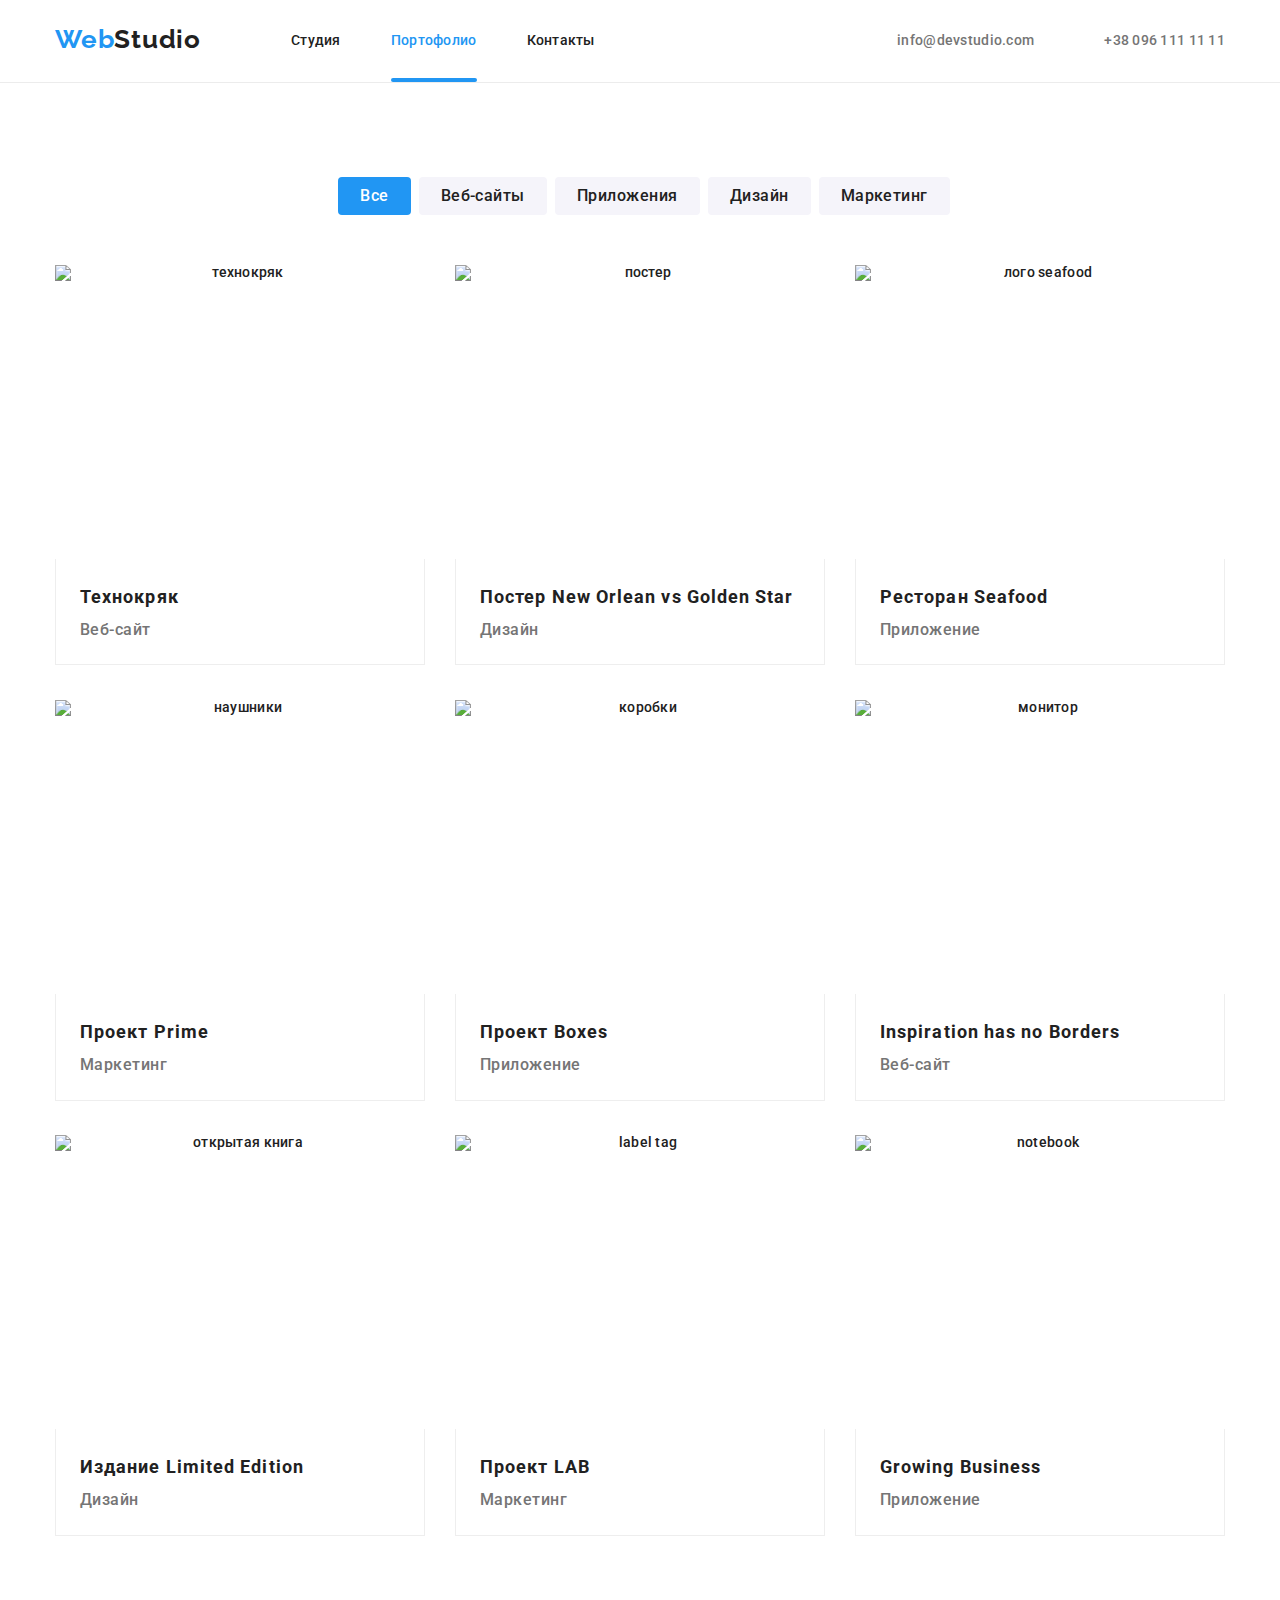
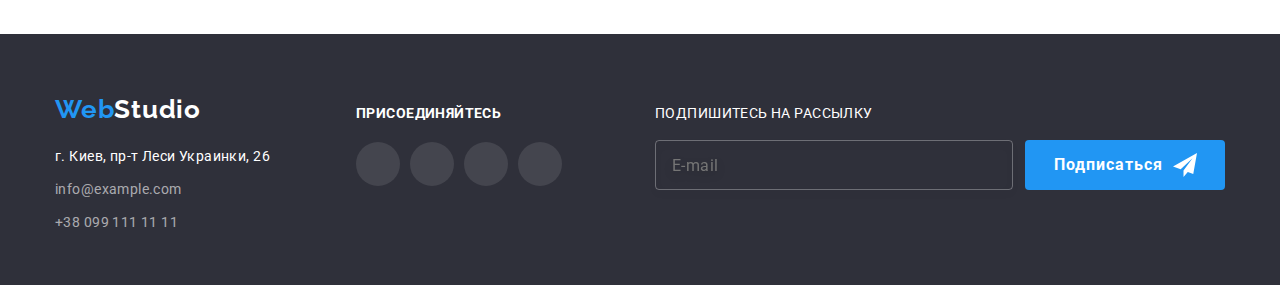
==== commit 0116719b: "preprocssor  SASS" ====
--- a/portfolio.html
+++ b/portfolio.html
@@ -19,6 +19,7 @@
       rel="stylesheet"
     />
     <link rel="stylesheet" href="./style/style.css" />
+    <link rel="stylesheet" href="./css/main.min.css" />
   </head>
   <body>
     <header class="header">
--- a/css/main.min.css
+++ b/css/main.min.css
@@ -0,0 +1,2 @@
+html{box-sizing:border-box}*,*::before,*::after{box-sizing:inherit}.body{color:#212121;background-color:#ffffff;font-family:Roboto, sans-serif;font-style:normal;margin:0}ul{list-style:none;margin:0;padding:0}img{display:block}h1,h2,h3,p{margin:0;padding:0}.visually-hidden{position:absolute !important;clip:rect(1px 1px 1px 1px);clip:rect(1px, 1px, 1px, 1px);padding:0 !important;border:0 !important;height:1px !important;width:1px !important;overflow:hidden}.container{width:1200px;padding-left:15px;padding-right:15px;margin:0 auto}header{min-height:80px;border-bottom:1px solid #ececec;display:flex}header .container{display:flex;align-items:center}.section{padding-bottom:94px}.link{display:inline-block;color:var(--color-text1);font-weight:500;font-size:14px;line-height:1.14;letter-spacing:0.02em;text-decoration:none}.link:hover,.link:focus{color:#2196f3;transition-property:color;transition-duration:250ms;transition-timing-function:cubic-bezier(0.4, 0, 0.2, 1)}.feedback{padding:32px 0;display:flex;justify-content:center;align-items:center;color:var(--color-text2);transition-property:color;transition-duration:250ms;transition-timing-function:cubic-bezier(0.4, 0, 0.2, 1)}.feedback:hover,.feedback:focus{color:#2196f3;transition-property:color;transition-duration:250ms;transition-timing-function:cubic-bezier(0.4, 0, 0.2, 1)}.nvg-list__link{transition-property:color;transition-duration:250ms;transition-timing-function:cubic-bezier(0.4, 0, 0.2, 1)}.nvg-list__link::after{content:"";display:block;position:absolute;width:100%;height:4px;background:#2196f3;border-radius:2px;bottom:0;opacity:0;transition-property:opacity;transition-duration:250ms;transition-timing-function:cubic-bezier(0.4, 0, 0.2, 1)}.nvg-list__link:hover,.nvg-list__link:focus{transition-property:color;transition-duration:250ms;transition-timing-function:cubic-bezier(0.4, 0, 0.2, 1)}.nvg-list__link:hover::after,.nvg-list__link:focus::after{opacity:1;transition-property:color, opacity;transition-duration:250ms;transition-timing-function:cubic-bezier(0.4, 0, 0.2, 1)}.nvg-list__link-studio{font-weight:500;font-size:14px;line-height:1.25;letter-spacing:0.02em;color:#2196f3}.nvg-list__link-studio::after{opacity:1;content:"";display:block;position:absolute;width:100%;height:4px;background:#2196f3;border-radius:2px;bottom:0;opacity:1;transition-property:opacity;transition-duration:250ms;transition-timing-function:cubic-bezier(0.4, 0, 0.2, 1)}.nvg-list__link-portfolio{font-weight:500;font-size:14px;line-height:1.25;letter-spacing:0.02em;color:#2196f3}.nvg-list__link-portfolio::after{opacity:1;content:"";display:block;position:absolute;width:100%;height:4px;background:#2196f3;border-radius:2px;bottom:0;opacity:1;transition-property:opacity;transition-duration:250ms;transition-timing-function:cubic-bezier(0.4, 0, 0.2, 1)}:root{--color-text1: #212121;--color-text2: #757575;--color-link-focus: #2196f3;--color-bg-body: #ffffff;--color-bg-btn: #f5f4fa;--color-hero: #2f303a;--color-hero-dg: #c4c4c4}.logo{font-family:Raleway, sans-serif;font-weight:700;font-size:26px;line-height:1.19;letter-spacing:0.03em;text-decoration:none;color:#2196f3}.header__logo{padding-top:24px;padding-bottom:24px;margin-right:90px}.header__logo-studio{display:inline-flex;color:#212121}.nvg{display:flex;justify-content:start}.nvg-list{display:flex;align-items:center}.nvg-list__item{position:relative}.nvg-list__item:not(:last-child){margin-right:50px}.nvg-list__item .nvg-list__link{padding-bottom:32px;padding-top:32px}.header-contacts{margin-left:auto}.mail-icon{width:16px;height:12px;fill:#757575;margin-right:10px}.telefon-icon{width:10px;height:16px;fill:var(--color-text2);margin-right:10px}.contacts-list{display:flex;margin-left:auto;align-items:center}.contacts-list__item:not(:last-child){margin-right:50px}.mail-icon,.telefon-icon{transition-property:fill;transition-duration:250ms;transition-timing-function:cubic-bezier(0.4, 0, 0.2, 1)}.feedback:focus .mail-icon,.feedback:hover .mail-icon,.feedback:focus .telefon-icon,.feedback:hover .telefon-icon{fill:var(--color-link-focus);transition-property:fill;transition-duration:250ms;transition-timing-function:cubic-bezier(0.4, 0, 0.2, 1)}.hero{display:flex;justify-content:center;padding:0px;text-align:center;padding:200px 0;max-width:1600px;min-height:600px;margin:0 auto;background-color:var(--color-hero-dg);background-image:linear-gradient(to top, rgba(47,48,58,0.4), rgba(47,48,58,0.4)),url(../images/hero-img.jpg);background-repeat:no-repeat, no-repeat;background-size:cover, cover}.hero__title{color:var(--color-bg-body);font-weight:900;font-size:44px;line-height:1.36;letter-spacing:0.06em;text-transform:uppercase;max-width:696px;margin:0 auto;margin-bottom:30px}.btn{background-color:var(--color-link-focus);color:var(--color-bg-body);border-radius:4px;font-weight:bold;font-size:16px;line-height:1.87;text-align:center;letter-spacing:0.06em;cursor:pointer;border:none;width:200px;height:50px}.hero__btn{background-color:var(--color-link-focus);color:var(--color-bg-body);box-shadow:0px 4px 4px rgba(0,0,0,0.15)}.header-contacts__title{margin-bottom:50px}.work-section__list{display:flex;flex-wrap:wrap;margin-left:-30px;margin-top:-30px}.work-section{padding-top:94px}.work-section__item{flex-basis:calc((100% - 4 * 30px) / 4);margin-left:30px;margin-top:30px;max-width:270px;word-wrap:break-word}.work-icon{width:70px;height:70px;fill:var(--color-text1)}.work-section__icon{display:flex;justify-content:center;align-items:center;max-width:270px;min-height:120px;margin:0 auto;background:var(--color-bg-btn);border-radius:4px;margin-bottom:30px}.work-section__title{font-weight:700;font-size:14px;line-height:1.25;letter-spacing:0.03em;text-transform:uppercase;color:var(--color-text1);margin-bottom:10px}.work-section__text{color:var(--color-text2);font-size:14px;line-height:1.71;letter-spacing:0.03em}.jobs__title{font-weight:700;font-size:36px;line-height:1.17;letter-spacing:0.03em;color:var(--color-text1);text-align:center}.jobs__item{flex-basis:calc((100% - 3 * 30px) / 3);margin-left:30px;text-align:center;margin-top:30px;max-width:370px;word-wrap:break-word;position:relative}.jobs__text{display:flex;position:absolute;font-weight:bold;font-size:14px;line-height:16px;letter-spacing:0.03em;color:var(--color-bg-body);width:370px;height:70px;align-items:center;justify-content:center;background-color:rgba(47,48,58,0.8);bottom:0;text-transform:uppercase}.team{background-color:var(--color-bg-btn);padding-top:94px}.section__title{font-weight:700;font-size:36px;line-height:1.17;letter-spacing:0.03em;color:var(--color-text1);text-align:center;margin-bottom:50px}.team__item{flex-basis:calc((100% - 4 * 30px) / 4);margin-left:30px;text-align:center;margin-top:30px;max-width:270px;word-wrap:break-word;background:var(--color-bg-body);box-shadow:0px 1px 3px rgba(0,0,0,0.12),0px 1px 1px rgba(0,0,0,0.14),0px 2px 1px rgba(0,0,0,0.2);border-radius:0px 0px 4px 4px}.team__photo{margin:0}.team__box{display:block;max-width:270px;padding-top:30px;padding-bottom:30px}.team__subtitle{font-weight:500;font-size:16px;line-height:1.18;letter-spacing:0.03em;margin-bottom:10px}.team__text{color:var(--color-text2);font-size:16px;line-height:1.18;letter-spacing:0.03em;word-wrap:break-word;margin-bottom:16px}.social-list{display:flex;justify-content:space-around;align-items:center;max-width:206px;max-height:44px;margin:0 auto}.social-list__item:not(:last-child){margin-right:10px}.social-list__link{display:flex;justify-content:center;align-items:center;border-radius:50%;width:44px;height:44px;background-color:var(--color-bg-body);transition-property:background-color;transition-duration:250ms;transition-timing-function:cubic-bezier(0.4, 0, 0.2, 1)}.social-list__link:hover .social-list__svg,.social-list__link:focus .social-list__svg{background-color:transparent;fill:var(--color-bg-body);border:none;transition-property:fill;transition-duration:250ms;transition-timing-function:cubic-bezier(0.4, 0, 0.2, 1)}.social-list__link:hover,.social-list__link:focus{background-color:var(--color-link-focus);transition-property:background-color;transition-duration:250ms;transition-timing-function:cubic-bezier(0.4, 0, 0.2, 1);border:none}.social-list__svg{width:20px;height:20px;fill:#afb1b8;transition-property:fill;transition-duration:250ms;transition-timing-function:cubic-bezier(0.4, 0, 0.2, 1)}.clients{padding:94px 0}.clients__list{display:flex;justify-content:center;align-items:center}.clients__item{display:flex}.clients__link{display:flex;width:170px;height:92px;border:1px solid #afb1b8;border-radius:4px;justify-content:center;align-items:center;transition-property:border-color;transition-duration:250ms;transition-timing-function:cubic-bezier(0.4, 0, 0.2, 1)}.clients__item:not(:last-child){margin-right:30px}.clients__svg{width:106px;height:60px;fill:#afb1b8;transition-property:fill;transition-duration:250ms;transition-timing-function:cubic-bezier(0.4, 0, 0.2, 1)}.clients__link:focus,.clients__link:hover{border-color:var(--color-link-focus);transition-property:border-color;transition-duration:250ms;transition-timing-function:cubic-bezier(0.4, 0, 0.2, 1)}.clients__link:focus .clients__svg{fill:var(--color-link-focus);transition-property:fill;transition-duration:250ms;transition-timing-function:cubic-bezier(0.4, 0, 0.2, 1)}.clients__link:hover .clients__svg{fill:var(--color-link-focus);transition-property:fill;transition-duration:250ms;transition-timing-function:cubic-bezier(0.4, 0, 0.2, 1)}.footer{background-color:#2f303a;padding-top:60px;padding-bottom:60px}.footer__main{display:flex;align-items:baseline}.address-block{max-width:231px;margin-right:70px}.address{width:231px;max-height:80px}.address__item{margin-bottom:9px}.footer__logo{display:inline-block;margin-right:auto;margin-bottom:20px}.footer__logo-studio{color:var(--color-bg-body)}.address__link{font-style:normal;color:var(--color-bg-body);font-weight:normal;font-size:14px;line-height:1.7;letter-spacing:0.03em;transition-duration:250ms;transition-property:color;transition-timing-function:cubic-bezier(0.4, 0, 0.2, 1)}.address__link-tel,.address__link-mail{color:rgba(255,255,255,0.6);transition-duration:250ms;transition-timing-function:cubic-bezier(0.4, 0, 0.2, 1)}.address__link:focus,.address__link:hover{color:var(--color-link-focus);transition-property:color;transition-duration:250ms;transition-timing-function:cubic-bezier(0.4, 0, 0.2, 1)}.footer-social{max-width:206px;margin-right:93px}.footer-social__title{font-size:14px;line-height:1.14;letter-spacing:0.03em;text-transform:uppercase;color:var(--color-bg-body);margin-bottom:20px}.footer__social-link{background-color:rgba(255,255,255,0.1)}.footer .social-list__svg{fill:var(--color-bg-body)}.footer-social__list{max-width:206px;display:flex}.footer .social-list__link:focus,.footer .social-list__link:hover{background-color:var(--color-link-focus)}.form-box{width:570px;height:86px;position:relative}.footer-form__label{font-size:14px;line-height:1.14;letter-spacing:0.03em;text-transform:uppercase;color:#ffffff}.footer-form__mail{position:absolute;bottom:0;left:0;background-color:transparent;border:1px solid rgba(255,255,255,0.3);filter:drop-shadow(0px 4px 4px rgba(0,0,0,0.15));border-radius:4px;width:358px;height:50px;padding-left:16px;font-size:16px;line-height:1.25;display:flex;align-items:center;letter-spacing:0.03em;color:rgba(255,255,255,0.6);transition-duration:250ms;transition-timing-function:cubic-bezier(0.4, 0, 0.2, 1)}.footer-form__mail:hover,.footer-form__mail:focus{border:1px solid var(--color-link-focus);transition-property:border;transition-duration:250ms;transition-timing-function:cubic-bezier(0.4, 0, 0.2, 1);outline:none}.footer-form__btn{display:flex;position:absolute;bottom:0;right:0;align-items:center;padding-left:29px;padding-right:28px;transition-duration:250ms;transition-timing-function:cubic-bezier(0.4, 0, 0.2, 1)}.footer-form__btn-text{font-size:16px;line-height:1.87;display:flex;align-items:center;text-align:center;letter-spacing:0.06em;color:var(--color-bg-body)}.footer-form__btn:hover,.footer-form__btn:focus{box-shadow:0px 4px 4px rgba(0,0,0,0.15);transition-property:box-shadow;transition-duration:250ms;transition-timing-function:cubic-bezier(0.4, 0, 0.2, 1)}.footer-form__telega{display:inline-block;position:absolute;width:24px;height:24px;right:28px;fill:var(--color-bg-body)}.btn-box__but{height:38px;border-radius:4px;background-color:var(--color-bg-btn);color:var(--color-text1);font-weight:500;font-size:16px;line-height:1.62;text-align:center;letter-spacing:0.03em;padding:6px 22px;border:none;transition-property:background-color, color, box-shadow;transition-duration:250ms;transition-timing-function:cubic-bezier(0.4, 0, 0.2, 1)}.btn-box__but:hover,.btn-box__but:focus{background-color:var(--color-link-focus);color:var(--color-bg-body);border-radius:4px;box-shadow:0px 3px 1px rgba(0,0,0,0.1),0px 1px 2px rgba(0,0,0,0.08),0px 2px 2px rgba(0,0,0,0.12);border:none;transition-property:background-color, color, box-shadow;transition-duration:250ms;transition-timing-function:cubic-bezier(0.4, 0, 0.2, 1)}.btn-box__but--all{background-color:var(--color-link-focus);color:var(--color-bg-body)}.prtfl-content{padding-top:94px}.button-list{justify-content:center;margin:0 15px}.button-list__item{margin-left:8px;align-items:center;word-wrap:break-word}.section-btn{margin-bottom:50px}.content-list__item{flex-basis:calc((100% - 3 * 30px) / 3);margin-left:30px;text-align:center;max-width:370px;word-wrap:break-word;position:relative}.list-link{display:inline-block;overflow:hidden;transition-property:box-shadow;transition-duration:250ms;transition-timing-function:cubic-bezier(0.4, 0, 0.2, 1)}.list-link:hover,.list-link:focus{background:var(--color-bg-body);border:1px solid #eeeeee;box-sizing:border-box;box-shadow:0px 1px 1px rgba(0,0,0,0.12),0px 4px 4px rgba(0,0,0,0.06),1px 4px 6px rgba(0,0,0,0.16);transition-property:box-shadow;transition-duration:250ms;transition-timing-function:cubic-bezier(0.4, 0, 0.2, 1)}.content-list__item:not(:nth-child(-n+3)){margin-top:30px;position:relative}.list-link__overflow-img{position:relative;overflow:hidden}.list-link__overflow{position:absolute;width:100%;height:100%;background:rgba(33,150,243,0.9);display:flex;align-items:center;justify-content:center;text-align:left;transform:translateY(100%);transition-property:transform;transition-duration:250ms;transition-timing-function:cubic-bezier(0.4, 0, 0.2, 1)}.list-link__overflow-text{font-size:18px;line-height:1.56;max-width:322px;max-height:168px;letter-spacing:0.03em;color:var(--color-bg-body)}.list-link:hover,.list-link:focus{position:absolute;top:0;left:0}.list-link:hover .list-link__overflow,.list-link:focus .list-link__overflow{transform:translatey(-100%);transition-property:transform;transition-duration:250ms;transition-timing-function:cubic-bezier(0.4, 0, 0.2, 1)}.list-link__text{border-bottom:1px solid #eeeeee;border-left:1px solid #eeeeee;border-right:1px solid #eeeeee;text-align:left;padding:20px 24px}.content-list{margin-top:0;padding-top:0}.list-link__subtitle{font-weight:700;font-size:18px;line-height:2;letter-spacing:0.06em;color:var(--color-text1)}.list-link__content{font-size:16px;line-height:1.87;letter-spacing:0.03em;color:var(--color-text2)}.backdrop{position:fixed;top:0;left:0;width:100%;height:100%;background-color:rgba(0,0,0,0.4)}.modal__close-btn{width:30px;height:30px;position:absolute;top:8px;right:8px;border-radius:50%;border:1px solid #afb1b8;background-color:var(--color-bg-body)}.modal{width:528px;height:581px;background-color:var(--color-bg-body);position:absolute;top:50%;left:50%;transform:translate(-50%, -50%);padding:40px}.modal__close-icon{display:inline-block;width:18px;height:18px;position:absolute;top:50%;left:50%;transform:translate(-50%, -50%)}.modal__close-btn:hover,.modal__close-btn:focus{border:1px solid var(--color-link-focus);cursor:pointer;fill:var(--color-link-focus)}.is-hidden{visibility:hidden;opacity:0;pointer-events:none;transition-duration:250ms;transition-timing-function:cubic-bezier(0.4, 0, 0.2, 1)}.modal-form{display:flex;flex-direction:column;justify-content:center}.modal-form__title{font-weight:bold;font-size:20px;line-height:1.15;text-align:center;letter-spacing:0.03em;color:var(--color-text1)}.modal-form__subbox{position:relative;display:flex;flex-direction:column;margin-top:12px}.modal-form__subbox:not(:first-child){position:relative;margin-top:10px}.modal-form__label{margin-bottom:4px;color:var(--color-text2);font-weight:400;font-size:12px;line-height:1.17;letter-spacing:0.01em}.modal-form__input{height:40px;width:100%;padding-left:15px;border-radius:4px;border:1px solid rgba(33,33,33,0.2);transition-property:outline-color;transition-duration:250ms;transition-timing-function:cubic-bezier(0.4, 0, 0.2, 1)}.modal-form__icon{position:absolute;top:50%;left:12px;display:flex;transition-property:fill;transition-duration:250ms;transition-timing-function:cubic-bezier(0.4, 0, 0.2, 1)}.modal-form__input:focus,.modal-form__comment:focus{outline-color:var(--color-link-focus)}.modal-form__input:focus+.modal-form__icon{fill:var(--color-link-focus)}.modal-form__comment{padding:12px 16px;height:120px;resize:none;border-radius:4px;border:1px solid rgba(33,33,33,0.2);transition-property:outline-color;transition-duration:250ms;transition-timing-function:cubic-bezier(0.4, 0, 0.2, 1)}.modal-form__checkbox-label{display:flex;justify-content:center;align-items:center;margin-top:20px;cursor:pointer}.check-position-wrapper{position:relative;margin-right:8px}.modal-form__checkbox{display:block;width:16px;height:15px;appearance:none;border:2px solid var(--color-text1);border-radius:1px}.modal-form__checkbox:focus{border:2px solid var(--color-link-focus);outline:2px solid transparent}.modal-form__policy-text{color:var(--color-text2);font-weight:400;font-size:14px;line-height:1.71;letter-spacing:0.03em;color:#757575}.modal-form__policy-link{color:var(--color-link-focus);text-decoration:underline}.modal-form__checkbox:checked{fill:currentColor;background-color:var(--color-link-focus);border:none}.modal-form__checkbox:checked+.modal-form__check-icon{fill:var(--color-bg-body)}.modal-form__check-icon{fill:var(--color-bg-body);position:absolute;top:50%;left:50%;transform:translate(-50%, -50%);width:11px;height:8px}.modal-form__button{display:flex;justify-content:center;margin-top:30px}.modal-form__submit{box-shadow:0px 1px 3px rgba(0,0,0,0.12),0px 1px 1px rgba(0,0,0,0.14),0px 2px 1px rgba(0,0,0,0.2)}
+/*# sourceMappingURL=main.min.css.map */